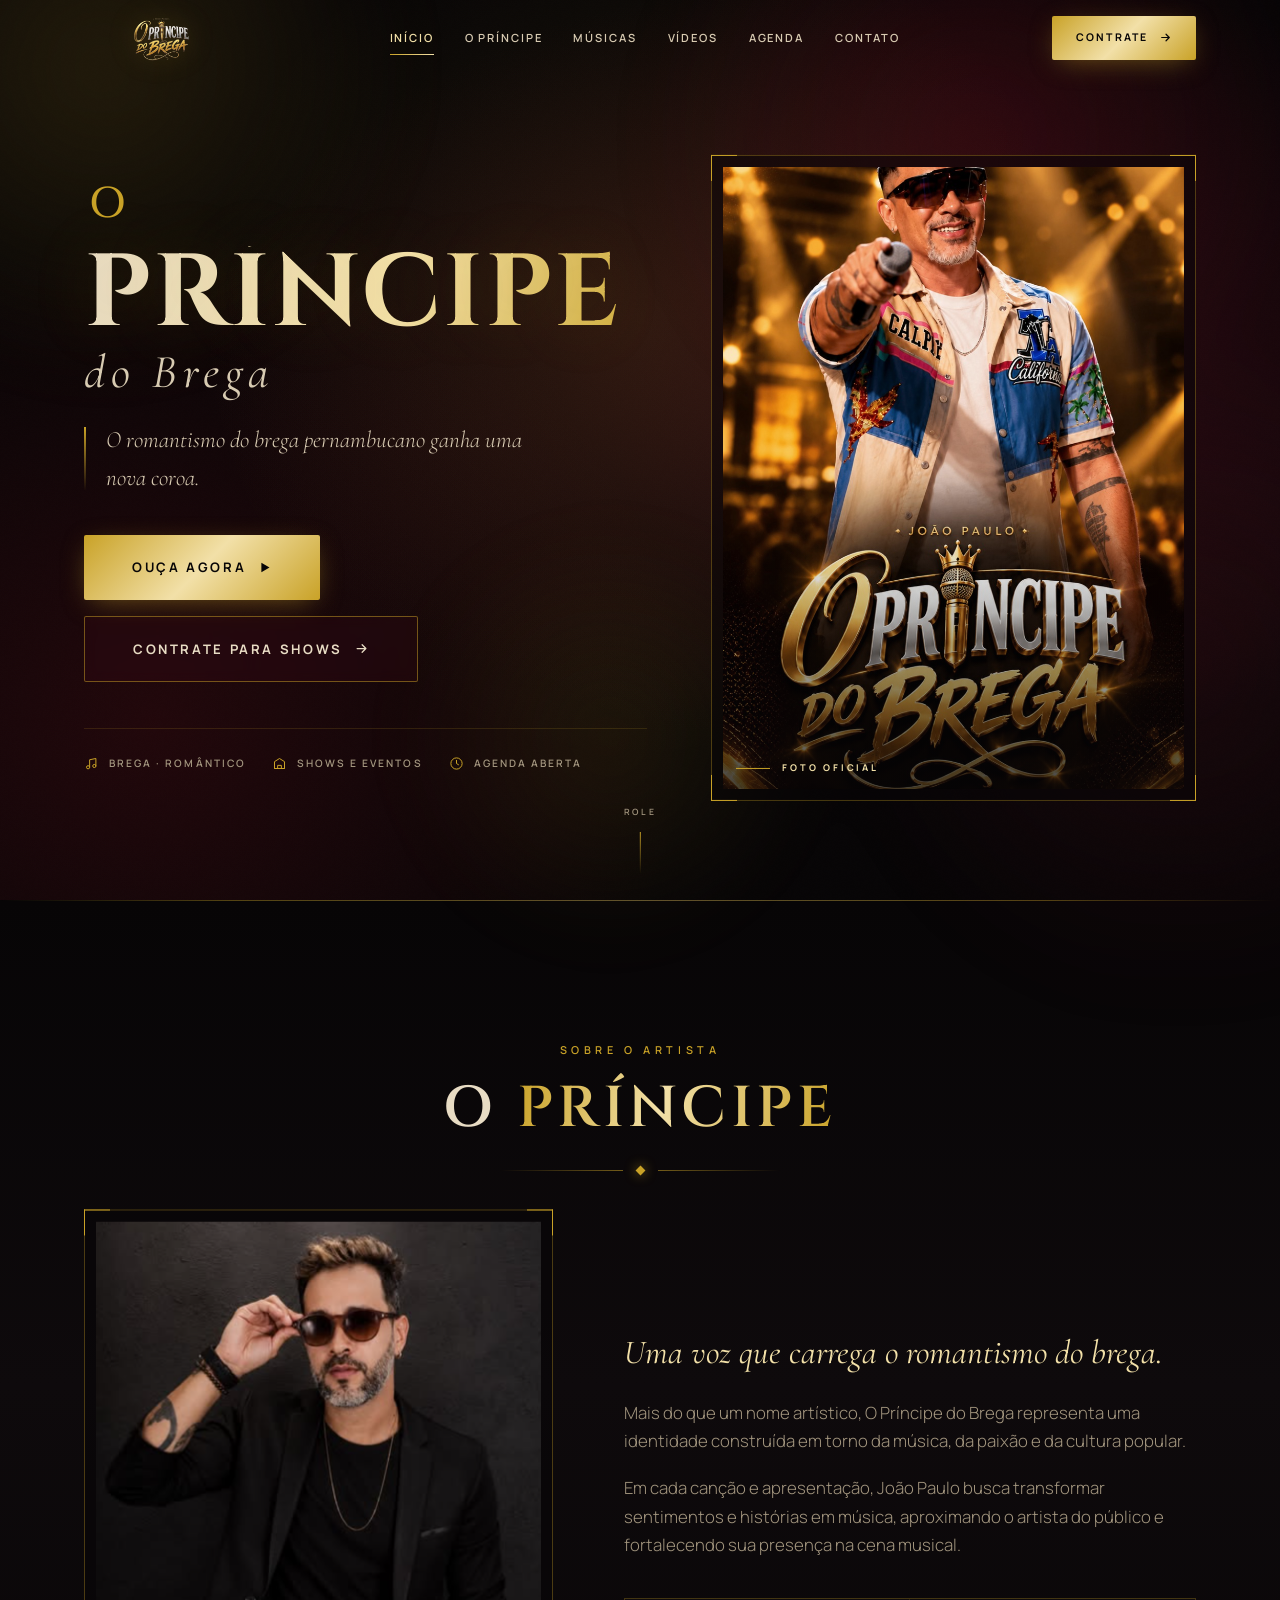
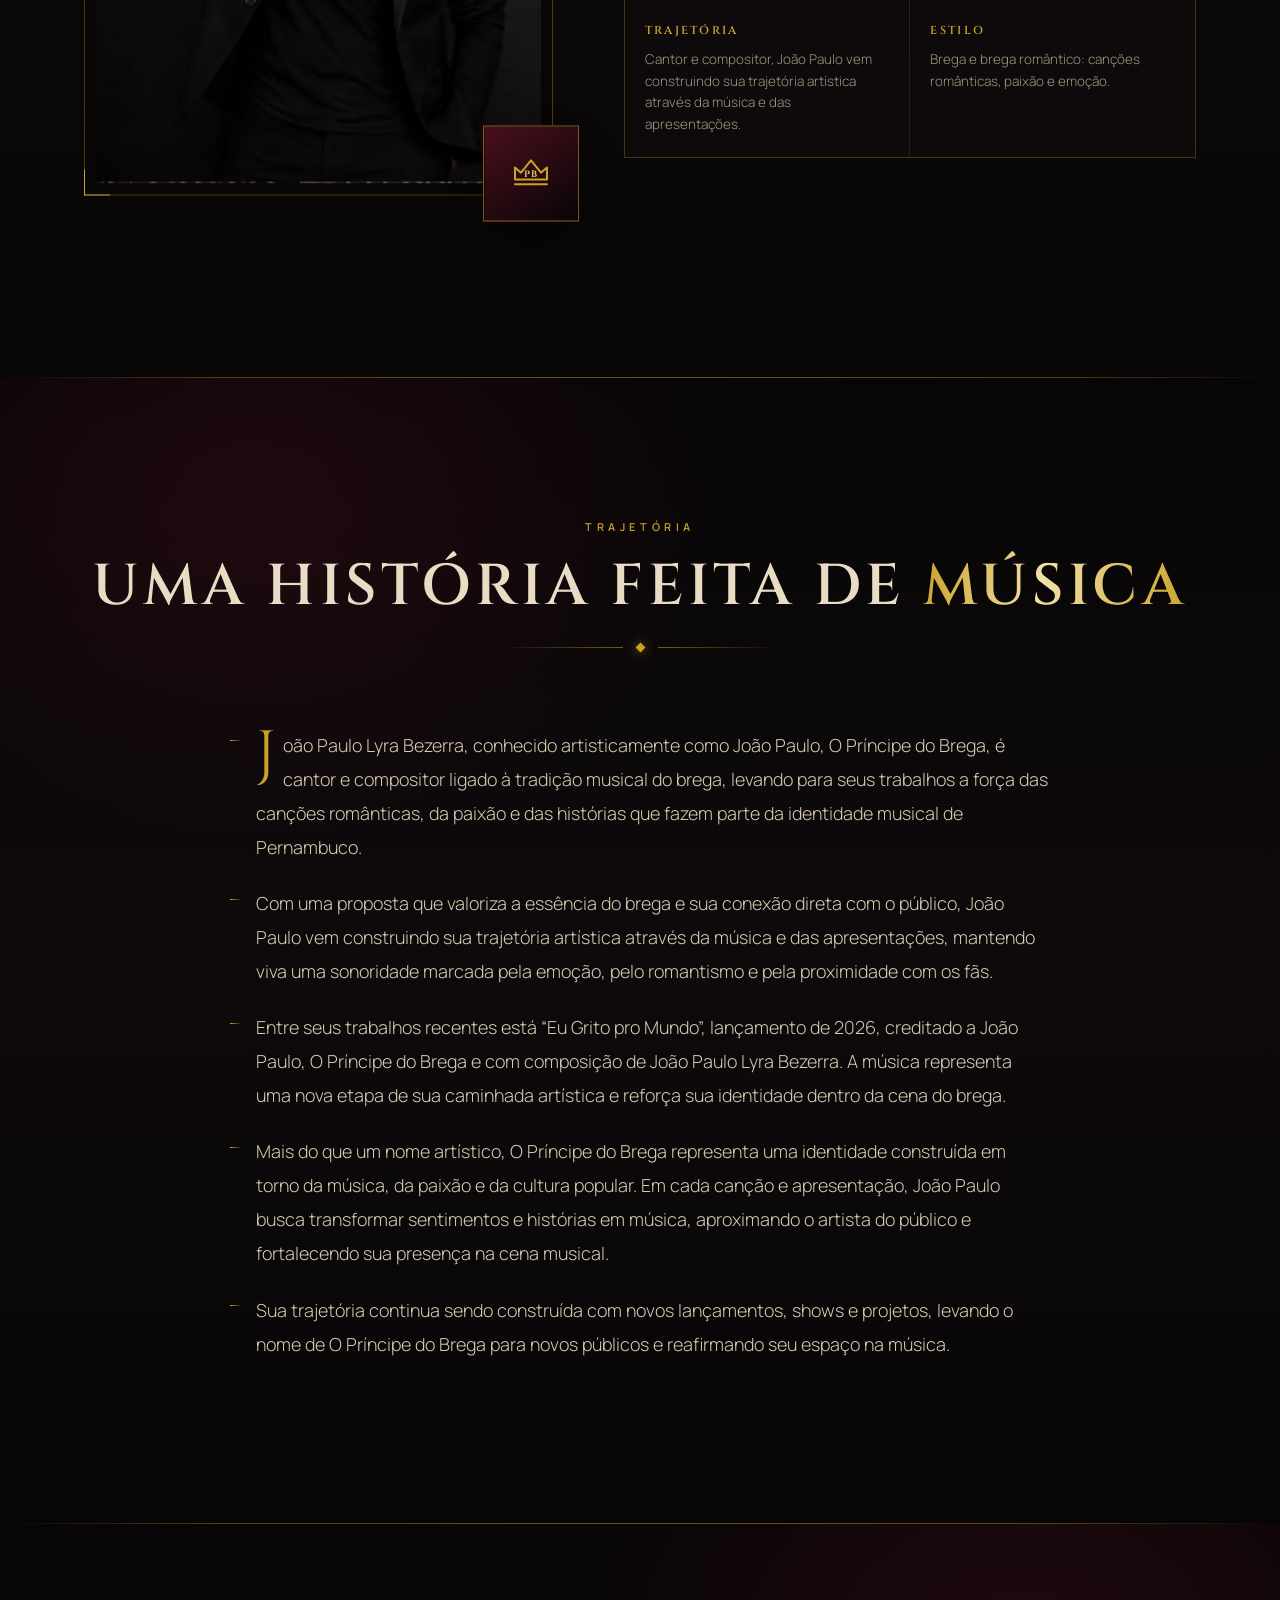
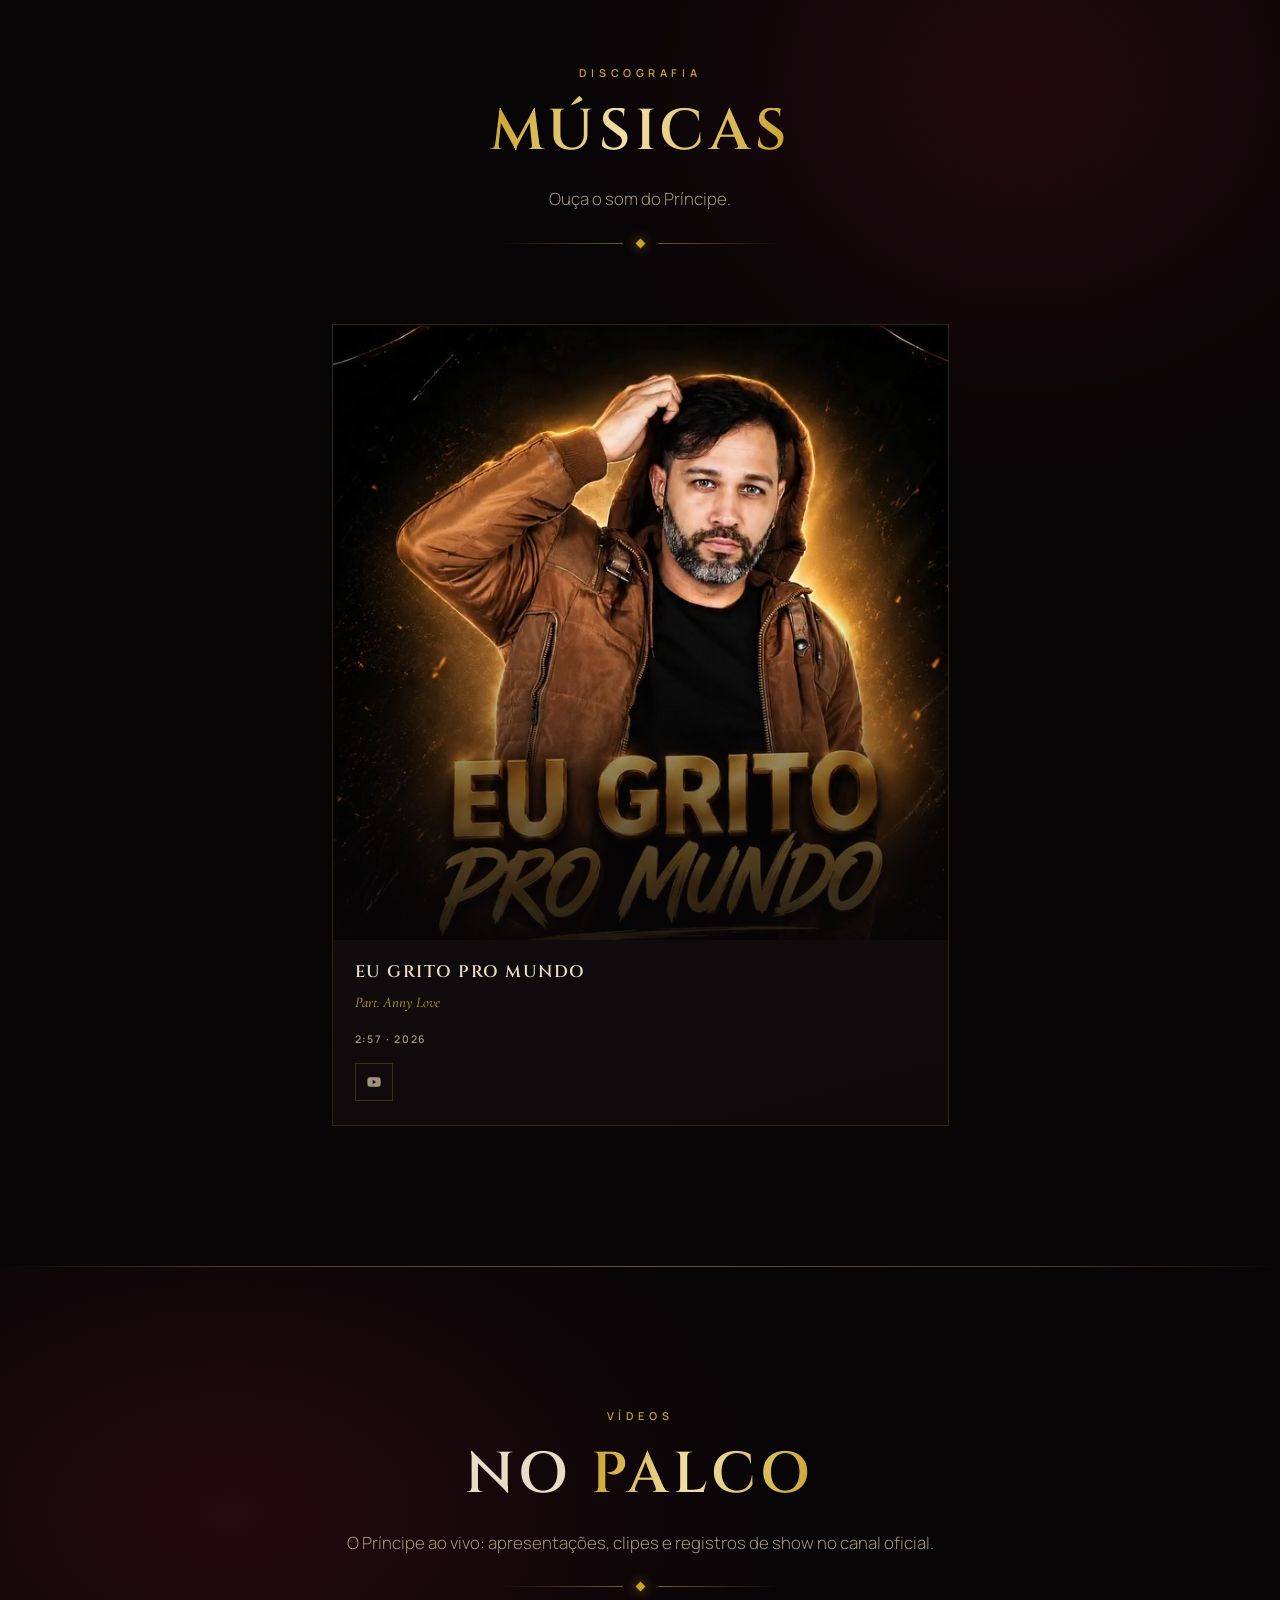
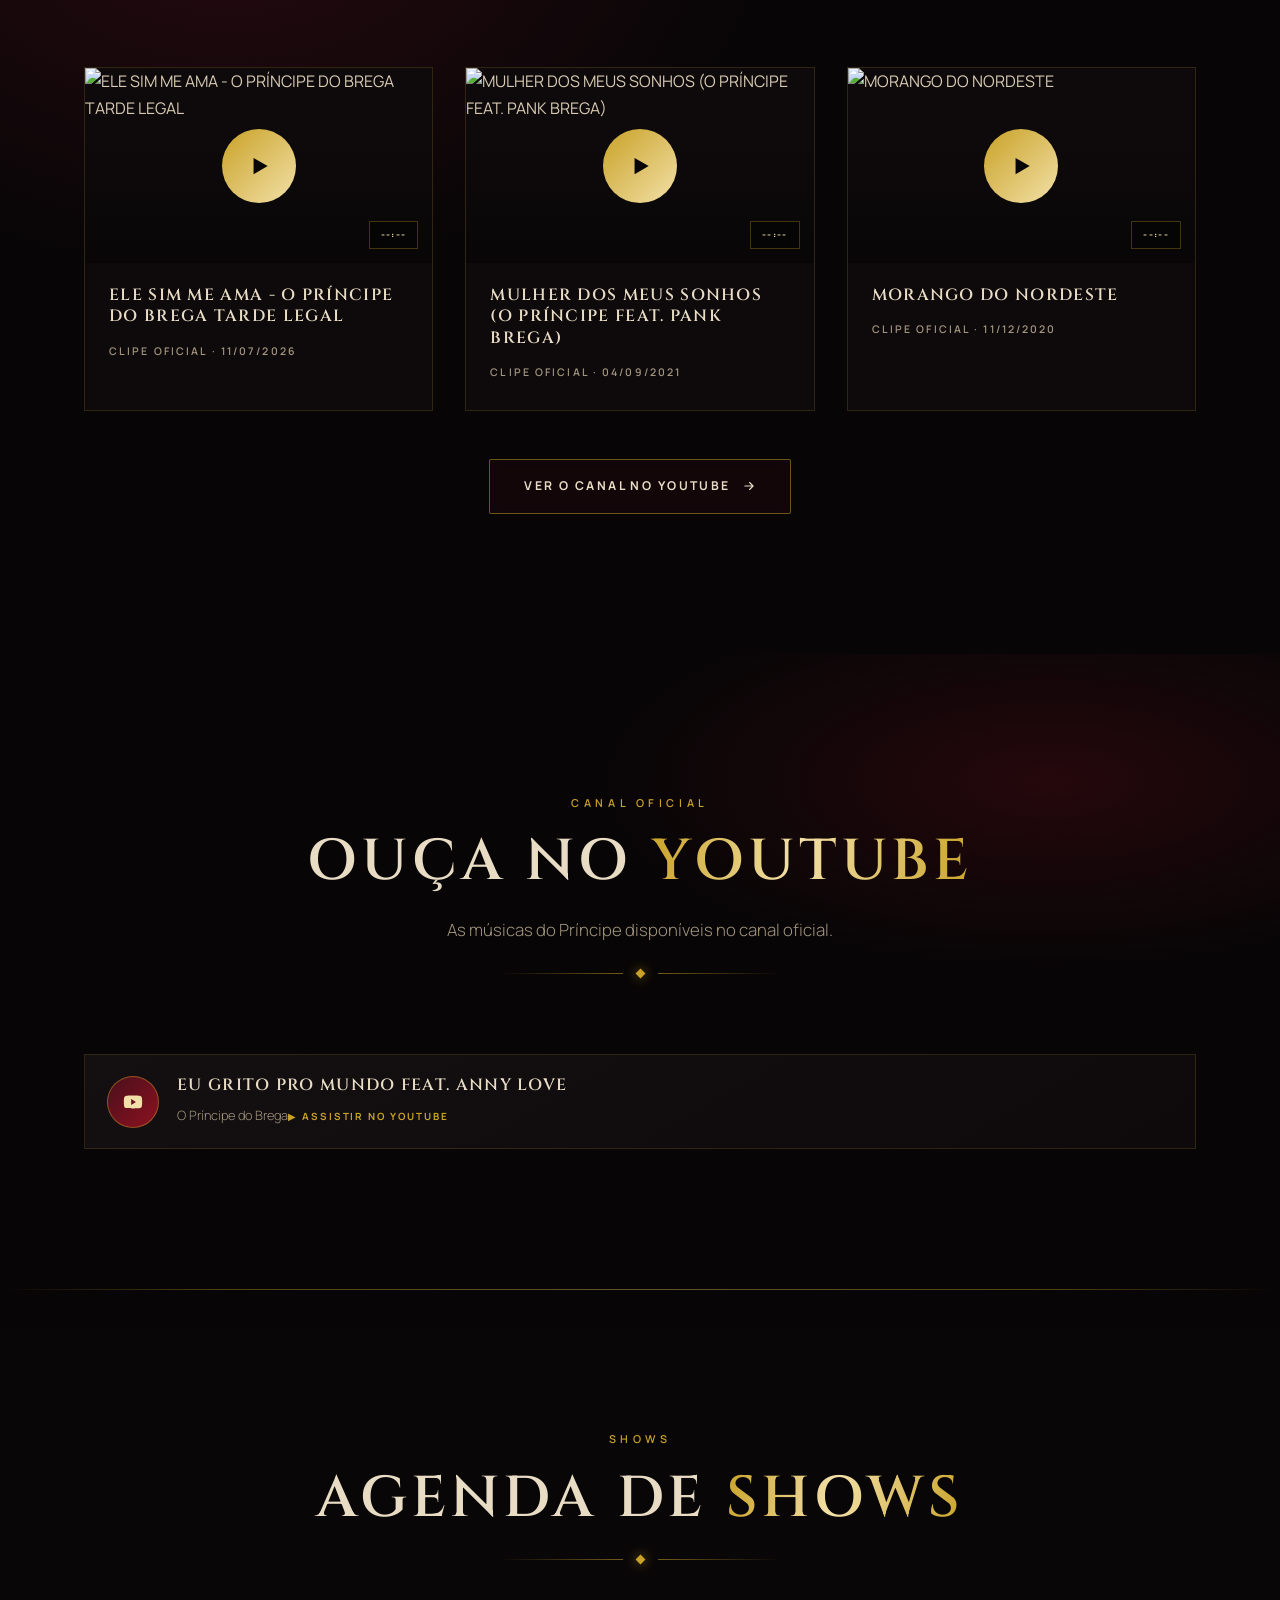
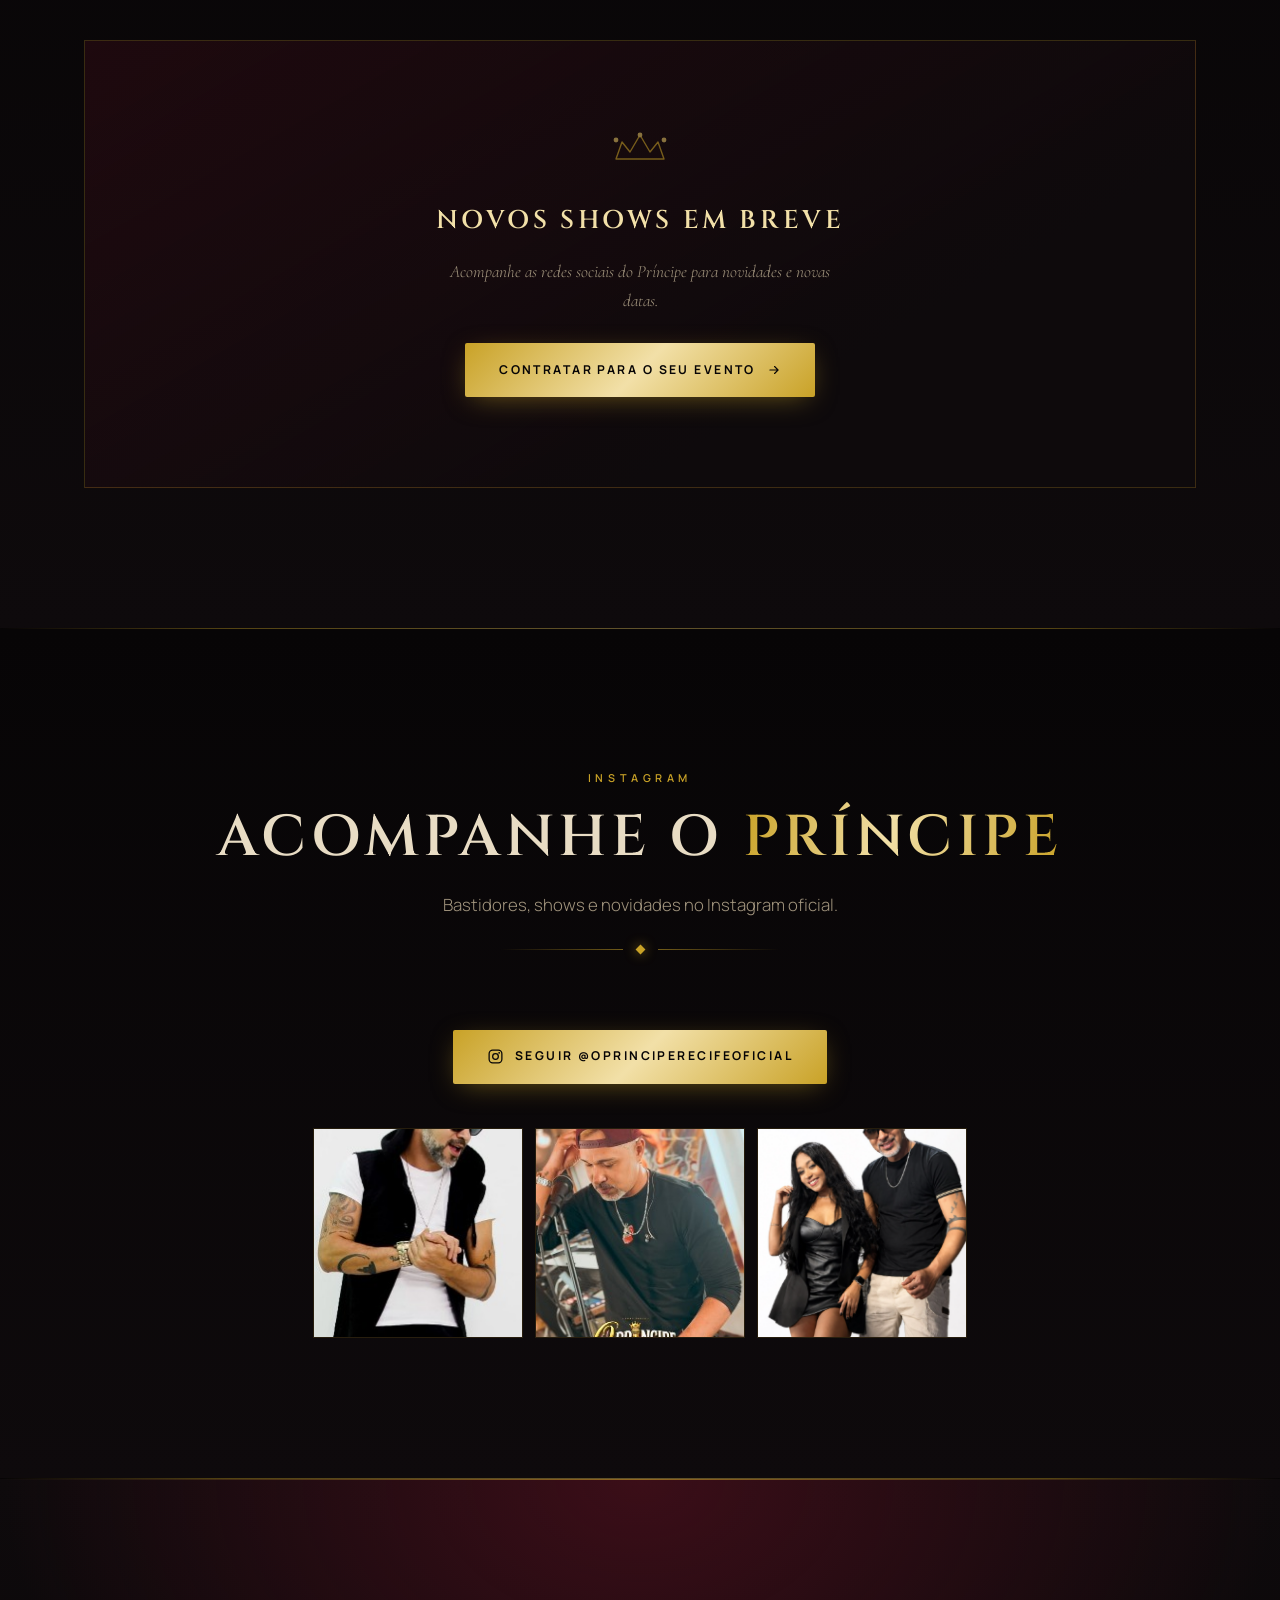
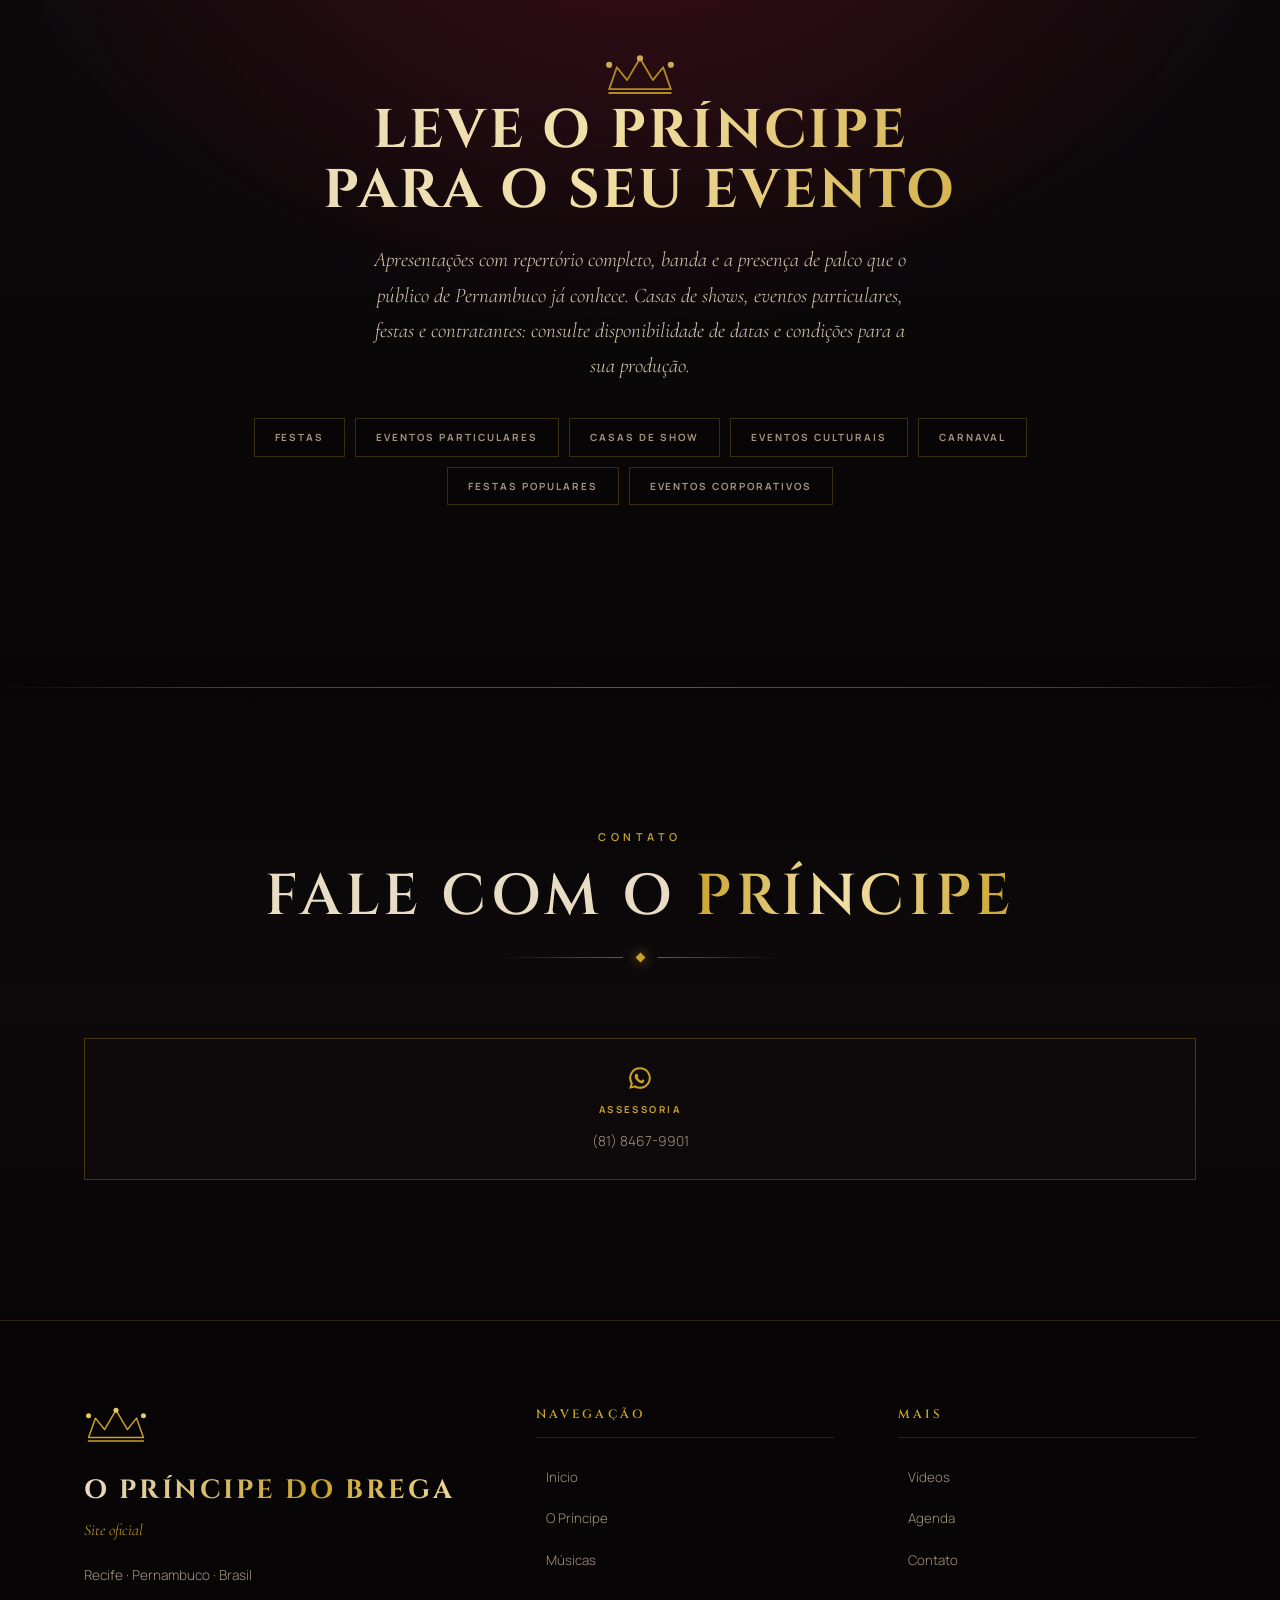
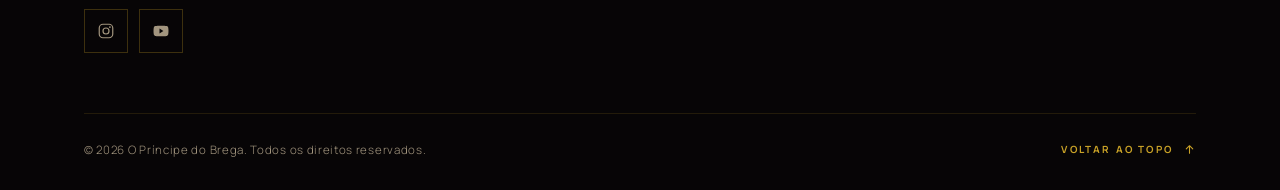
==== index.html @ dcbaebca "Add files via upload" ====
<!DOCTYPE html>
<html lang="pt-BR">
<head>
<meta charset="UTF-8">
<meta name="viewport" content="width=device-width, initial-scale=1.0">
<title>O Príncipe do Brega | Site Oficial</title>
<meta name="description" content="Site oficial de O Príncipe do Brega, cantor de brega de Recife, Pernambuco. Ouça as músicas, assista aos vídeos, veja a agenda de shows e solicite contratação para eventos.">
<meta name="keywords" content="O Príncipe do Brega, Príncipe do Brega Recife, João Paulo O Príncipe do Brega, cantor de brega Recife, brega pernambucano, músicas de brega, shows em Recife, contratação de cantor, Eu Grito pro Mundo">
<meta name="author" content="O Príncipe do Brega">
<meta name="robots" content="index, follow">
<meta name="theme-color" content="#070506">
<link rel="canonical" href="https://oprincipeoficial.com.br/">

<!-- Open Graph -->
<meta property="og:type" content="website">
<meta property="og:site_name" content="O Príncipe do Brega">
<meta property="og:locale" content="pt_BR">
<meta property="og:title" content="O Príncipe do Brega | Site Oficial">
<meta property="og:description" content="Cantor de brega de Recife, Pernambuco. Músicas, vídeos, agenda de shows e contratação.">
<meta property="og:url" content="https://oprincipeoficial.com.br/">
<meta property="og:image" content="https://oprincipeoficial.com.br/img/og.jpg">
<meta property="og:image:alt" content="O Príncipe do Brega">

<!-- Twitter / X Card -->
<meta name="twitter:card" content="summary_large_image">
<meta name="twitter:title" content="O Príncipe do Brega | Site Oficial">
<meta name="twitter:description" content="Cantor de brega de Recife, Pernambuco. Músicas, vídeos, agenda e contratação.">
<meta name="twitter:image" content="https://oprincipeoficial.com.br/img/og.jpg">

<link rel="icon" type="image/svg+xml" href="favicon.svg">
<link rel="apple-touch-icon" href="favicon.svg">
<link rel="preconnect" href="https://fonts.googleapis.com">
<link rel="preconnect" href="https://fonts.gstatic.com" crossorigin>
<link href="https://fonts.googleapis.com/css2?family=Cormorant+Garamond:ital,wght@0,300;0,400;0,500;0,600;0,700;1,300;1,400&family=Cinzel:wght@400;500;600;700&family=Manrope:wght@200;300;400;500;600;700;800&display=swap" rel="stylesheet">
<link rel="stylesheet" href="style.css">

<!-- Dados estruturados Schema.org -->
<script type="application/ld+json">
{
  "@context": "https://schema.org",
  "@type": "MusicGroup",
  "name": "O Príncipe do Brega",
  "alternateName": ["João Paulo O Príncipe De Brega", "João Paulo Lyra Bezerra"],
  "genre": ["Brega", "Brega romântico", "Música popular pernambucana"],
  "url": "https://oprincipeoficial.com.br/",
  "address": {
    "@type": "PostalAddress",
    "addressLocality": "Recife",
    "addressRegion": "PE",
    "addressCountry": "BR"
  },
  "sameAs": [
    "https://www.instagram.com/oprinciperecifeoficial/",
    "https://www.youtube.com/@oprincipeoficialrecife"
  ],
  "track": {
    "@type": "MusicRecording",
    "name": "Eu Grito pro Mundo",
    "byArtist": { "@type": "MusicGroup", "name": "João Paulo O Príncipe De Brega" },
    "duration": "PT2M57S",
    "datePublished": "2026-08-22"
  }
}
</script>
</head>
<body>

<!-- ============ NAVEGAÇÃO ============ -->
<header class="nav" id="nav">
 <div class="nav-in">
    <a href="#inicio" class="marca" aria-label="O Príncipe do Brega, início">
      <img class="logo-principe" src="logo/logo.png" alt="O Príncipe do Brega" />
    </a>

    <nav class="menu" id="menu" aria-label="Navegação principal">
      <a href="#inicio" class="ativo">Início</a>
      <a href="#principe">O Príncipe</a>
      <a href="#musicas">Músicas</a>
      <a href="#videos">Vídeos</a>
      <a href="#agenda">Agenda</a>
      <a href="#contato">Contato</a>
    </nav>

    <a href="#contratacao" class="btn btn-ouro nav-cta">
      Contrate
      <svg width="13" height="13" viewBox="0 0 24 24" fill="none" aria-hidden="true"><path d="M5 12h14M13 6l6 6-6 6" stroke="currentColor" stroke-width="2.2" stroke-linecap="round" stroke-linejoin="round"/></svg>
    </a>

    <button class="burger" id="burger" aria-label="Abrir menu" aria-expanded="false" aria-controls="mobile">
      <span></span>
    </button>
 </div>
</header>

<!-- Menu mobile -->
<div class="mobile" id="mobile">
 <svg class="coroa-bg" viewBox="0 0 200 120" fill="none" aria-hidden="true">
    <path d="M20 78l24-40 26 30 30-48 30 48 26-30 24 40H20z" stroke="#C9A227" stroke-width="2"/>
 </svg>
 <a href="#inicio">Início</a>
 <a href="#principe">O Príncipe</a>
 <a href="#musicas">Músicas</a>
 <a href="#videos">Vídeos</a>
 <a href="#agenda">Agenda</a>
 <a href="#contato">Contato</a>
 <a href="#contratacao" class="btn btn-ouro">Contrate o Príncipe</a>
</div>

<main>

<!-- ============ HERO ============ -->
<section class="hero" id="inicio">
 <div class="wrap">
    <div class="hero-grid">

      <div class="hero-txt">
        <h1>
          <span class="l1">O</span>
          <span class="l2">Príncipe</span>
          <span class="l3">do Brega</span>
        </h1>

        <p class="hero-frase" id="heroFrase">O romantismo do brega pernambucano ganha uma nova coroa.</p>

        <div class="hero-botoes">
          <a href="#musicas" class="btn btn-ouro btn-grande">
            Ouça agora
            <svg width="15" height="15" viewBox="0 0 24 24" fill="currentColor" aria-hidden="true"><path d="M7 4.5l13 7.5-13 7.5V4.5z"/></svg>
          </a>
          <a href="#contratacao" class="btn btn-linha btn-grande">
            Contrate para shows
            <svg width="15" height="15" viewBox="0 0 24 24" fill="none" aria-hidden="true"><path d="M5 12h14M13 6l6 6-6 6" stroke="currentColor" stroke-width="2" stroke-linecap="round" stroke-linejoin="round"/></svg>
          </a>
        </div>

        <div class="hero-rodape">
          <span class="item">
            <svg width="15" height="15" viewBox="0 0 24 24" fill="none" aria-hidden="true"><path d="M9 18V6l10-2v12" stroke="currentColor" stroke-width="1.6" stroke-linecap="round" stroke-linejoin="round"/><circle cx="6.5" cy="18" r="2.5" stroke="currentColor" stroke-width="1.6"/><circle cx="16.5" cy="16" r="2.5" stroke="currentColor" stroke-width="1.6"/></svg>
            <span>Brega · Romântico</span>
          </span>
          <span class="item">
            <svg width="15" height="15" viewBox="0 0 24 24" fill="none" aria-hidden="true"><path d="M4 20V9l8-5 8 5v11" stroke="currentColor" stroke-width="1.6" stroke-linejoin="round"/><path d="M4 20h16M9 20v-5h6v5" stroke="currentColor" stroke-width="1.6" stroke-linecap="round" stroke-linejoin="round"/></svg>
            <span>Shows e Eventos</span>
          </span>
          <span class="item">
            <svg width="15" height="15" viewBox="0 0 24 24" fill="none" aria-hidden="true"><circle cx="12" cy="12" r="9" stroke="currentColor" stroke-width="1.6"/><path d="M12 7v5l3.2 2" stroke="currentColor" stroke-width="1.6" stroke-linecap="round"/></svg>
            <span>Agenda Aberta</span>
          </span>
        </div>
      </div>

      <div class="hero-foto" data-parallax="0.055">
        <div class="moldura">
          <i class="canto c1"></i><i class="canto c2"></i><i class="canto c3"></i><i class="canto c4"></i>
          <div class="ph" id="heroFoto">
            <div class="ph-txt">
              <svg width="44" height="44" viewBox="0 0 24 24" fill="none" aria-hidden="true">
                <rect x="3" y="6" width="18" height="14" rx="1" stroke="currentColor" stroke-width="1.3"/>
                <circle cx="12" cy="13" r="3.6" stroke="currentColor" stroke-width="1.3"/>
                <path d="M8.5 6l1.4-2h4.2l1.4 2" stroke="currentColor" stroke-width="1.3" stroke-linejoin="round"/>
              </svg>
              Foto principal do artista<br>corpo inteiro ou palco<br><b>[substituir em config.js]</b>
            </div>
          </div>
          <div class="foto-tag">
            <span class="barra"></span>
            <span>Foto Oficial</span>
          </div>
        </div>
      </div>

    </div>
 </div>

 <div class="scroll-ind">
    <span>Role</span>
    <i></i>
 </div>
</section>

<hr class="linha-ouro">

<!-- ============ O PRÍNCIPE ============ -->
<section class="secao sobre" id="principe">
 <div class="wrap">

    <div class="cab rev">
      <span class="olho">Sobre o artista</span>
      <h2>O <em>Príncipe</em></h2>
      <div class="orn"><i></i><span></span><i></i></div>
    </div>

    <div class="sobre-grid">

      <div class="sobre-foto rev" data-parallax="0.04">
        <div class="moldura">
          <i class="canto c1"></i><i class="canto c2"></i><i class="canto c3"></i><i class="canto c4"></i>
          <div class="ph" id="sobreFoto">
            <div class="ph-txt">
              <svg width="40" height="40" viewBox="0 0 24 24" fill="none" aria-hidden="true">
                <circle cx="12" cy="8.4" r="4" stroke="currentColor" stroke-width="1.3"/>
                <path d="M4.5 20c.6-4.2 3.8-6.4 7.5-6.4s6.9 2.2 7.5 6.4" stroke="currentColor" stroke-width="1.3" stroke-linecap="round"/>
              </svg>
              Fotografia secundária<br>retrato do artista<br><b>[substituir em config.js]</b>
            </div>
          </div>
        </div>
        <span class="monograma" aria-hidden="true">
          <svg width="48" height="48" viewBox="0 0 24 24" fill="none">
            <path d="M4 9l3 2.6L12 5.4l5 6.2L20 9v6H4V9z" stroke="#C9A227" stroke-width="1" stroke-linejoin="round"/>
            <path d="M4 17.4h16" stroke="#C9A227" stroke-width="1" stroke-linecap="round"/>
            <text x="12" y="13.6" text-anchor="middle" font-family="Cinzel, serif" font-size="4.6" font-weight="700" fill="#E7C766" letter-spacing=".4">PB</text>
          </svg>
        </span>
      </div>

      <div class="sobre-txt rev-d2">
        <h3 id="sobreSubtitulo">Uma voz que carrega o romantismo do brega.</h3>
        <div id="sobreParagrafos"></div>
        <div class="sobre-topicos" id="sobreTopicos"></div>
      </div>

    </div>
 </div>
</section>

<hr class="linha-ouro">

<!-- ============ TRAJETÓRIA / BIOGRAFIA ============ -->
<section class="secao bio" id="trajetoria">
 <div class="wrap">

    <div class="cab rev">
      <span class="olho">Trajetória</span>
      <h2>Uma história feita de <em>música</em></h2>
      <div class="orn"><i></i><span></span><i></i></div>
    </div>

    <div class="bio-txt rev" id="bioParagrafos"></div>

 </div>
</section>

<hr class="linha-ouro">

<!-- ============ MÚSICAS ============ -->
<section class="secao musicas" id="musicas">
 <div class="wrap">

    <div class="cab rev">
      <span class="olho">Discografia</span>
      <h2><em>Músicas</em></h2>
      <p>Ouça o som do Príncipe.</p>
      <div class="orn"><i></i><span></span><i></i></div>
    </div>

    <!-- Conteúdo gerado a partir de config.js -->
    <div id="musicasConteudo"></div>

 </div>
</section>

<hr class="linha-ouro">

<!-- ============ VÍDEOS ============ -->
<section class="secao videos" id="videos">
 <div class="wrap">

    <div class="cab rev">
      <span class="olho">Vídeos</span>
      <h2>No <em>Palco</em></h2>
      <p>O Príncipe ao vivo: apresentações, clipes e registros de show no canal oficial.</p>
      <div class="orn"><i></i><span></span><i></i></div>
    </div>

    <!-- Conteúdo gerado a partir de config.js (VIDEOS) -->
    <div class="grid-videos" id="videosConteudo"></div>

    <p class="cta-canal rev">
      <a href="https://www.youtube.com/@oprincipeoficialrecife" class="btn btn-linha" target="_blank" rel="noopener">
        Ver o canal no YouTube
        <svg width="14" height="14" viewBox="0 0 24 24" fill="none" aria-hidden="true"><path d="M5 12h14M13 6l6 6-6 6" stroke="currentColor" stroke-width="2" stroke-linecap="round" stroke-linejoin="round"/></svg>
      </a>
    </p>

 </div>
</section>

<!-- ============ OUÇA NO YOUTUBE ============ -->
<section class="secao youtube-musicas" id="youtube-musicas">
 <div class="wrap">

    <div class="cab rev">
      <span class="olho">Canal oficial</span>
      <h2>Ouça no <em>YouTube</em></h2>
      <p>As músicas do Príncipe disponíveis no canal oficial.</p>
      <div class="orn"><i></i><span></span><i></i></div>
    </div>

    <div class="grid-yt rev" id="ytMusicasConteudo"></div>

 </div>
</section>

<hr class="linha-ouro">

<!-- ============ AGENDA ============ -->
<section class="secao agenda" id="agenda">
 <div class="wrap">

    <div class="cab rev">
      <span class="olho">Shows</span>
      <h2>Agenda de <em>shows</em></h2>
      <div class="orn"><i></i><span></span><i></i></div>
    </div>

    <!-- Conteúdo gerado a partir de config.js (AGENDA) -->
    <div id="agendaConteudo"></div>

 </div>
</section>

<hr class="linha-ouro">

<!-- ============ INSTAGRAM ============ -->
<section class="secao instagram" id="instagram">
 <div class="wrap">

    <div class="cab rev">
      <span class="olho">Instagram</span>
      <h2>Acompanhe o <em>Príncipe</em></h2>
      <p>Bastidores, shows e novidades no Instagram oficial.</p>
      <div class="orn"><i></i><span></span><i></i></div>
    </div>

    <div class="ig-box rev">
      <a href="https://www.instagram.com/oprinciperecifeoficial/" class="btn btn-ouro" target="_blank" rel="noopener">
        <svg width="17" height="17" viewBox="0 0 24 24" fill="none" aria-hidden="true"><rect x="3" y="3" width="18" height="18" rx="5" stroke="currentColor" stroke-width="1.8"/><circle cx="12" cy="12" r="4" stroke="currentColor" stroke-width="1.8"/><circle cx="17.2" cy="6.8" r="1.3" fill="currentColor"/></svg>
        Seguir @oprinciperecifeoficial
      </a>

      <!-- Grade para feed de fotos/reels. Preencha FOTOS_IG em config.js -->
      <div class="grid-ig" id="igFeed"></div>
    </div>

 </div>
</section>

<hr class="linha-ouro">

<!-- ============ CONTRATAÇÃO ============ -->
<section class="secao contrate" id="contratacao">
 <div class="wrap">
    <div class="contrate-in">

      <svg class="coroa-grande rev" width="72" height="44" viewBox="0 0 56 34" fill="none" aria-hidden="true">
        <path d="M4 28l6-17 8 10 10-17 10 17 8-10 6 17H4z" stroke="#C9A227" stroke-width="1.4" stroke-linejoin="round"/>
        <path d="M4 31h48" stroke="#C9A227" stroke-width="1.4" stroke-linecap="round"/>
        <circle cx="4" cy="9" r="2.4" fill="#E7C766"/>
        <circle cx="28" cy="4" r="2.4" fill="#E7C766"/>
        <circle cx="52" cy="9" r="2.4" fill="#E7C766"/>
      </svg>

      <h2 class="rev-d1">Leve o Príncipe<br>para o seu evento</h2>

      <p class="rev-d2">
        Apresentações com repertório completo, banda e a presença de palco que o
        público de Pernambuco já conhece. Casas de shows, eventos particulares,
        festas e contratantes: consulte disponibilidade de datas e condições para
        a sua produção.
      </p>

      <div class="tipos rev-d3">
        <span class="tipo">Festas</span>
        <span class="tipo">Eventos particulares</span>
        <span class="tipo">Casas de show</span>
        <span class="tipo">Eventos culturais</span>
        <span class="tipo">Carnaval</span>
        <span class="tipo">Festas populares</span>
        <span class="tipo">Eventos corporativos</span>
      </div>

    </div>
 </div>
</section>

<hr class="linha-ouro">

<!-- ============ CONTATO ============ -->
<section class="secao contato-sec" id="contato">
 <div class="wrap">

    <div class="cab rev">
      <span class="olho">Contato</span>
      <h2>Fale com o <em>Príncipe</em></h2>
      <div class="orn"><i></i><span></span><i></i></div>
    </div>

    <!-- Conteúdo gerado a partir de config.js (contatos) -->
    <div class="contatos rev" id="contatoConteudo"></div>

 </div>
</section>

</main>

<!-- ============ RODAPÉ ============ -->
<footer class="rodape">
 <div class="wrap">

    <div class="rodape-grid">

      <div class="rodape-marca">
        <svg class="selo-grande" width="64" height="40" viewBox="0 0 56 34" fill="none" aria-hidden="true">
          <path d="M4 28l6-17 8 10 10-17 10 17 8-10 6 17H4z" stroke="#C9A227" stroke-width="1.3" stroke-linejoin="round"/>
          <path d="M4 31h48" stroke="#C9A227" stroke-width="1.3" stroke-linecap="round"/>
          <circle cx="4" cy="9" r="2.2" fill="#E7C766"/>
          <circle cx="28" cy="4" r="2.2" fill="#E7C766"/>
          <circle cx="52" cy="9" r="2.2" fill="#E7C766"/>
        </svg>
        <h3>O Príncipe do Brega</h3>
        <p class="oficial">Site oficial</p>
        <p>Recife · Pernambuco · Brasil</p>

        <div class="rodape-sociais">
          <a href="https://www.instagram.com/oprinciperecifeoficial/" class="soc" target="_blank" rel="noopener" aria-label="Instagram">
            <svg width="18" height="18" viewBox="0 0 24 24" fill="none" aria-hidden="true"><rect x="3" y="3" width="18" height="18" rx="5" stroke="currentColor" stroke-width="1.6"/><circle cx="12" cy="12" r="4" stroke="currentColor" stroke-width="1.6"/><circle cx="17.2" cy="6.8" r="1.2" fill="currentColor"/></svg>
          </a>
          <a href="https://www.youtube.com/@oprincipeoficialrecife" class="soc" target="_blank" rel="noopener" aria-label="YouTube">
            <svg width="18" height="18" viewBox="0 0 24 24" fill="currentColor" aria-hidden="true"><path d="M21.6 7.2a2.5 2.5 0 00-1.76-1.77C18.25 5 12 5 12 5s-6.25 0-7.84.43A2.5 2.5 0 002.4 7.2 26 26 0 002 12a26 26 0 00.4 4.8 2.5 2.5 0 001.76 1.77C5.75 19 12 19 12 19s6.25 0 7.84-.43a2.5 2.5 0 001.76-1.77A26 26 0 0022 12a26 26 0 00-.4-4.8zM10 15.2V8.8l5.2 3.2-5.2 3.2z"/></svg>
          </a>
        </div>
      </div>

      <div class="rodape-col">
        <h4>Navegação</h4>
        <ul>
          <li><a href="#inicio">Início</a></li>
          <li><a href="#principe">O Príncipe</a></li>
          <li><a href="#musicas">Músicas</a></li>
        </ul>
      </div>

      <div class="rodape-col">
        <h4>Mais</h4>
        <ul>
          <li><a href="#videos">Vídeos</a></li>
          <li><a href="#agenda">Agenda</a></li>
          <li><a href="#contato">Contato</a></li>
        </ul>
      </div>

    </div>

    <div class="rodape-base">
      <p>© <span id="ano">2026</span> O Príncipe do Brega. Todos os direitos reservados.</p>
      <a href="#inicio" class="topo">
        Voltar ao topo
        <svg width="13" height="13" viewBox="0 0 24 24" fill="none" aria-hidden="true"><path d="M12 19V5M6 11l6-6 6 6" stroke="currentColor" stroke-width="2" stroke-linecap="round" stroke-linejoin="round"/></svg>
      </a>
    </div>

 </div>
</footer>

<!-- Botão flutuante -->
<a href="#contratacao" class="flutua-zap" id="flutuaZap" aria-label="Contrate o Príncipe">
 <svg width="26" height="26" viewBox="0 0 24 24" fill="currentColor" aria-hidden="true"><path d="M12 2a10 10 0 00-8.6 15.1L2 22l5-1.3A10 10 0 1012 2zm0 18.1a8.1 8.1 0 01-4.1-1.1l-.3-.2-3 .8.8-2.9-.2-.3A8.1 8.1 0 1112 20.1zm4.5-6c-.2-.1-1.4-.7-1.6-.8-.2-.1-.4-.1-.5.1l-.8 1c-.1.2-.3.2-.5.1a6.6 6.6 0 01-3.2-2.8c-.1-.2 0-.4.1-.5l.4-.5c.1-.2.1-.3 0-.5l-.7-1.7c-.2-.4-.4-.4-.5-.4h-.5a1 1 0 00-.7.3c-.3.3-.9.9-.9 2.1s.9 2.5 1 2.6a9.3 9.3 0 003.6 3.2c1.5.6 1.8.5 2.2.5s1.4-.6 1.6-1.1c.2-.6.2-1 .1-1.1z"/></svg>
</a>

<!-- ============ LIGHTBOX ============ -->
<div class="lightbox" id="lightbox" role="dialog" aria-modal="true" aria-label="Visualização ampliada">
 <div class="lb-caixa">
    <button class="lb-fechar" id="lbFechar" aria-label="Fechar">
      <svg width="20" height="20" viewBox="0 0 24 24" fill="none" aria-hidden="true"><path d="M6 6l12 12M18 6L6 18" stroke="currentColor" stroke-width="1.8" stroke-linecap="round"/></svg>
    </button>
    <button class="lb-nav lb-prev" id="lbPrev" aria-label="Anterior">
      <svg width="20" height="20" viewBox="0 0 24 24" fill="none" aria-hidden="true"><path d="M15 5l-7 7 7 7" stroke="currentColor" stroke-width="1.8" stroke-linecap="round" stroke-linejoin="round"/></svg>
    </button>
    <button class="lb-nav lb-next" id="lbNext" aria-label="Próxima">
      <svg width="20" height="20" viewBox="0 0 24 24" fill="none" aria-hidden="true"><path d="M9 5l7 7-7 7" stroke="currentColor" stroke-width="1.8" stroke-linecap="round" stroke-linejoin="round"/></svg>
    </button>
    <div class="lb-media" id="lbConteudo">
      <div class="ph"><div class="ph-txt">Imagem ampliada</div></div>
    </div>
    <p class="lb-legenda" id="lbLegenda">Momento</p>
 </div>
</div>

<script src="config.js"></script>
<script src="script.js"></script>

</body>
</html>
---- style.css ----
/* ============================================
        O PRÍNCIPE DO BREGA: SITE OFICIAL
        ============================================ */

      :root{
        /* Paleta */
        --preto:#08060700;
        --preto-profundo:#070506;
        --preto-carvao:#0E0A0C;
        --preto-suave:#141012;
        --vinho:#4A0F1C;
        --vinho-claro:#6B1626;
        --bordo:#38101A;
        --vermelho-escuro:#8C1220;
        --dourado:#C9A227;
        --dourado-claro:#E7C766;
        --dourado-palido:#F2E0A8;
        --champagne:#E8DCC4;
        --creme:#D8CBB2;
        --creme-fosco:#A2957E;

        /* Tipografia */
        --serif:'Cinzel', Georgia, serif;
        --display:'Cormorant Garamond', Georgia, serif;
        --sans:'Manrope', system-ui, -apple-system, 'Segoe UI', sans-serif;

        /* Métricas */
        --max:1240px;
        --pad:clamp(20px, 5vw, 64px);
        --r:2px;
        --ease:cubic-bezier(.22,.61,.36,1);
        --nav-h:76px;
      }

      *,*::before,*::after{box-sizing:border-box;margin:0;padding:0}

      html{scroll-behavior:smooth;scroll-padding-top:var(--nav-h);-webkit-text-size-adjust:100%}

      body{
        position:relative;
        background:var(--preto-profundo);
        color:var(--creme);
        font-family:var(--sans);
        font-size:16px;
        line-height:1.7;
        overflow-x:hidden;
        -webkit-font-smoothing:antialiased;
        text-rendering:optimizeLegibility;
        isolation:isolate;
      }

      body::before{
        content:'';
        position:fixed;
        inset:0;
        pointer-events:none;
        z-index:1;
        opacity:.035;
        background-image:url("data:image/svg+xml,%3Csvg xmlns='http://www.w3.org/2000/svg' width='120' height='120'%3E%3Cfilter id='n'%3E%3CfeTurbulence type='fractalNoise' baseFrequency='.85' numOctaves='3'/%3E%3C/filter%3E%3Crect width='120' height='120' filter='url(%23n)' opacity='.6'/%3E%3C/svg%3E");
        mix-blend-mode:overlay;
      }

      body::after{
        content:'';
        position:fixed;
        inset:-18% -10% -10%;
        pointer-events:none;
        z-index:0;
        background:
          radial-gradient(circle at 15% 20%, rgba(201, 162, 39, 0.14), transparent 20%),
          radial-gradient(circle at 72% 26%, rgba(140, 18, 32, 0.22), transparent 24%),
          radial-gradient(circle at 48% 78%, rgba(201, 162, 39, 0.10), transparent 18%),
          radial-gradient(circle at 85% 72%, rgba(107, 22, 38, 0.18), transparent 22%);
        filter:blur(32px);
        animation:fundoMovimento 18s ease-in-out infinite alternate;
      }

      @keyframes fundoMovimento{
        0%{transform:translate3d(-2%, 2%, 0) scale(1)}
        50%{transform:translate3d(2%, -3%, 0) scale(1.08)}
        100%{transform:translate3d(-1.5%, 3%, 0) scale(1.04)}
      }

      img{max-width:100%;display:block;height:auto}
      a{color:inherit;text-decoration:none}
      button{font-family:inherit;border:none;background:none;cursor:pointer;color:inherit}
      ul{list-style:none}

      ::selection{background:var(--dourado);color:var(--preto-profundo)}

      /* Scrollbar */
      ::-webkit-scrollbar{width:10px}
      ::-webkit-scrollbar-track{background:var(--preto-profundo)}
      ::-webkit-scrollbar-thumb{background:linear-gradient(var(--vinho),var(--dourado));border-radius:0}
      ::-webkit-scrollbar-thumb:hover{background:var(--dourado)}

      /* ============ UTILITÁRIOS ============ */
      .wrap{max-width:var(--max);margin-inline:auto;padding-inline:var(--pad);position:relative;z-index:2}

      .secao{padding:clamp(72px,11vw,140px) 0;position:relative}

      .linha-ouro{
        height:1px;border:0;
        background:linear-gradient(90deg,transparent,var(--dourado) 18%,var(--dourado-claro) 50%,var(--dourado) 82%,transparent);
        opacity:.4;margin:0
      }

      /* Cabeçalho de seção */
      .cab{text-align:center;margin-bottom:clamp(44px,6vw,80px)}
      .cab .olho{
        font-family:var(--sans);
        font-size:.68rem;font-weight:600;letter-spacing:.42em;text-transform:uppercase;
        color:var(--dourado);display:block;margin-bottom:18px
      }
      .cab h2{
        font-family:var(--serif);
        font-size:clamp(2rem,5.6vw,3.6rem);
        font-weight:600;letter-spacing:.08em;text-transform:uppercase;
        color:var(--champagne);line-height:1.1
      }
      .cab h2 em{
        font-style:normal;
        background:linear-gradient(100deg,var(--dourado) 0%,var(--dourado-palido) 45%,var(--dourado) 100%);
        -webkit-background-clip:text;background-clip:text;color:transparent
      }
      .cab p{
        max-width:640px;margin:22px auto 0;
        color:var(--creme-fosco);font-size:clamp(.95rem,2vw,1.05rem);font-weight:300
      }
      .cab .ornamento{margin:26px auto 0;display:block}

      /* Ornamento divisor (losango + linhas) */
      .orn{display:flex;align-items:center;justify-content:center;gap:14px;margin:26px auto 0;max-width:280px}
      .orn i{flex:1;height:1px;background:linear-gradient(90deg,transparent,var(--dourado));opacity:.55}
      .orn i:last-child{background:linear-gradient(90deg,var(--dourado),transparent)}
      .orn span{width:7px;height:7px;transform:rotate(45deg);background:var(--dourado);flex:none;box-shadow:0 0 12px rgba(201,162,39,.7)}

      /* Botões */
      .btn{
        display:inline-flex;align-items:center;justify-content:center;gap:11px;
        padding:16px 34px;min-height:54px;
        font-family:var(--sans);font-size:.76rem;font-weight:700;
        letter-spacing:.2em;text-transform:uppercase;
        border-radius:var(--r);position:relative;overflow:hidden;
        transition:all .45s var(--ease);cursor:pointer;
        -webkit-tap-highlight-color:transparent;
      }
      .btn svg{flex:none;transition:transform .45s var(--ease)}

      .btn-ouro{
        background:linear-gradient(135deg,var(--dourado) 0%,var(--dourado-palido) 50%,var(--dourado) 100%);
        color:var(--preto-profundo);
        box-shadow:0 6px 28px -8px rgba(201,162,39,.55)
      }
      .btn-ouro::after{
        content:'';position:absolute;top:0;left:-120%;width:55%;height:100%;
        background:linear-gradient(90deg,transparent,rgba(255,255,255,.65),transparent);
        transform:skewX(-22deg);transition:left .75s var(--ease)
      }
      .btn-ouro:hover{transform:translateY(-3px);box-shadow:0 14px 40px -10px rgba(201,162,39,.75)}
      .btn-ouro:hover::after{left:135%}
      .btn-ouro:hover svg{transform:translateX(4px)}

      .btn-linha{
        border:1px solid rgba(201,162,39,.5);color:var(--champagne);
        background:rgba(74,15,28,.18);backdrop-filter:blur(6px)
      }
      .btn-linha:hover{
        border-color:var(--dourado);color:var(--dourado-palido);
        background:rgba(74,15,28,.5);transform:translateY(-3px);
        box-shadow:0 12px 34px -14px rgba(201,162,39,.6)
      }
      .btn-linha:hover svg{transform:translateX(4px)}

      .btn-grande{padding:21px 48px;font-size:.82rem;min-height:64px}

      /* Animação de entrada no scroll */
      .rev{opacity:0;transform:translateY(34px);transition:opacity .95s var(--ease),transform .95s var(--ease)}
      .rev.on{opacity:1;transform:none}
      .rev-d1{transition-delay:.1s}.rev-d2{transition-delay:.2s}.rev-d3{transition-delay:.3s}
      .rev-d4{transition-delay:.4s}.rev-d5{transition-delay:.5s}.rev-d6{transition-delay:.6s}

      @media (prefers-reduced-motion:reduce){
        *{animation-duration:.01ms !important;transition-duration:.01ms !important;scroll-behavior:auto !important}
        .rev{opacity:1 !important;transform:none !important}
      }

      /* Placeholder de mídia */
      .ph{
        position:relative;overflow:hidden;
        background:
          repeating-linear-gradient(45deg,rgba(201,162,39,.035) 0 12px,transparent 12px 24px),
          linear-gradient(150deg,var(--preto-suave),var(--bordo) 55%,var(--preto-carvao));
        display:flex;align-items:center;justify-content:center;
      }
      .ph-txt{
        text-align:center;padding:24px;
        font-size:.62rem;font-weight:600;letter-spacing:.24em;text-transform:uppercase;
        color:rgba(201,162,39,.55);line-height:2
      }
      .ph-txt svg{margin:0 auto 14px;opacity:.5;display:block}

      /* ============ NAVEGAÇÃO ============ */
      .nav{
        position:fixed;top:0;left:0;right:0;z-index:900;
        height:var(--nav-h);
        display:flex;align-items:center;
        transition:background .5s var(--ease),backdrop-filter .5s var(--ease),border-color .5s var(--ease),height .5s var(--ease);
        border-bottom:1px solid transparent;
      }
      .nav.solido{
        background:rgba(7,5,6,.9);
        backdrop-filter:blur(18px) saturate(140%);
        -webkit-backdrop-filter:blur(18px) saturate(140%);
        border-bottom-color:rgba(201,162,39,.2);
        height:66px
      }
      .nav-in{
        max-width:var(--max);margin-inline:auto;padding-inline:var(--pad);
        width:100%;display:flex;align-items:center;justify-content:space-between;gap:24px
      }

      /* Monograma / marca */
      .marca{display:flex;align-items:center;gap:13px;flex:none;min-width:0}
      .logo-principe{
        display:block;
        width:clamp(110px,12vw,170px);
        height:auto;
        max-height:58px;
        object-fit:contain;
        filter:drop-shadow(0 0 14px rgba(201,162,39,.18));
        transition:transform .35s var(--ease),filter .35s var(--ease);
        transform-origin:left center;
      }
      .marca:hover .logo-principe{
        transform:translateY(-1px);
        filter:drop-shadow(0 0 16px rgba(201,162,39,.28))
      }
      .marca .selo{
        width:42px;height:42px;flex:none;
        display:flex;align-items:center;justify-content:center;
        border:1px solid rgba(201,162,39,.55);
        background:linear-gradient(145deg,rgba(74,15,28,.75),rgba(14,10,12,.9));
        transition:all .5s var(--ease)
      }
      .marca:hover .selo{border-color:var(--dourado);box-shadow:0 0 22px -4px rgba(201,162,39,.65)}
      .marca-txt{line-height:1.15}
      .marca-txt b{
        display:block;font-family:var(--serif);font-size:.86rem;font-weight:600;
        letter-spacing:.2em;color:var(--champagne)
      }
      .marca-txt span{
        display:block;font-size:.52rem;font-weight:600;letter-spacing:.34em;
        text-transform:uppercase;color:var(--dourado);margin-top:3px
      }

      .menu{display:flex;align-items:center;gap:clamp(16px,2.4vw,32px)}
      .menu a{
        font-size:.7rem;font-weight:600;letter-spacing:.17em;text-transform:uppercase;
        color:var(--creme);position:relative;padding:8px 0;transition:color .35s var(--ease);white-space:nowrap
      }
      .menu a::after{
        content:'';position:absolute;left:0;bottom:0;width:0;height:1px;
        background:linear-gradient(90deg,var(--dourado),var(--dourado-palido));
        transition:width .4s var(--ease)
      }
      .menu a:hover,.menu a.ativo{color:var(--dourado-palido)}
      .menu a:hover::after,.menu a.ativo::after{width:100%}

      .nav-cta{flex:none;padding:12px 24px;min-height:44px;font-size:.66rem}

      /* Hambúrguer */
      .burger{
        display:none;width:44px;height:44px;flex:none;
        align-items:center;justify-content:center;
        border:1px solid rgba(201,162,39,.35);
        background:rgba(74,15,28,.25);
        transition:all .4s var(--ease)
      }
      .burger:hover{border-color:var(--dourado)}
      .burger span{
        display:block;position:relative;width:20px;height:1.5px;
        background:var(--dourado-claro);transition:all .4s var(--ease)
      }
      .burger span::before,.burger span::after{
        content:'';position:absolute;left:0;width:20px;height:1.5px;
        background:var(--dourado-claro);transition:all .4s var(--ease)
      }
      .burger span::before{top:-6px}
      .burger span::after{top:6px}
      .burger.aberto span{background:transparent}
      .burger.aberto span::before{top:0;transform:rotate(45deg)}
      .burger.aberto span::after{top:0;transform:rotate(-45deg)}

      /* Menu mobile */
      .mobile{
        position:fixed;inset:0;z-index:890;
        background:linear-gradient(165deg,var(--preto-profundo) 0%,var(--bordo) 58%,var(--preto-profundo) 100%);
        display:flex;flex-direction:column;align-items:center;justify-content:center;gap:6px;
        opacity:0;visibility:hidden;transform:translateY(-16px);
        transition:opacity .5s var(--ease),transform .5s var(--ease),visibility .5s;
        padding:100px 24px 40px;overflow-y:auto
      }
      .mobile.aberto{opacity:1;visibility:visible;transform:none}
      .mobile a{
        font-family:var(--serif);font-size:1.4rem;font-weight:500;
        letter-spacing:.14em;text-transform:uppercase;color:var(--champagne);
        padding:14px 20px;transition:color .35s var(--ease),letter-spacing .35s var(--ease)
      }
      .mobile a:hover{color:var(--dourado)}
      .mobile .btn{margin-top:26px}
      .mobile .coroa-bg{position:absolute;opacity:.05;width:min(70vw,340px);pointer-events:none}

      /* ============ HERO ============ */
      .hero{
        position:relative;min-height:100svh;min-height:100vh;
        display:flex;align-items:center;
        padding:calc(var(--nav-h) + 40px) 0 60px;
        overflow:hidden;
        background:radial-gradient(ellipse 90% 70% at 72% 40%,rgba(74,15,28,.55),transparent 62%),
                  radial-gradient(ellipse 70% 90% at 12% 80%,rgba(140,18,32,.2),transparent 60%),
                  var(--preto-profundo);
      }
      /* Brilho dourado ambiente */
      .hero::before{
        content:'';position:absolute;top:-20%;left:50%;transform:translateX(-50%);
        width:min(1000px,120vw);height:min(1000px,120vw);
        background:radial-gradient(circle,rgba(201,162,39,.11),transparent 62%);
        pointer-events:none;animation:respira 9s ease-in-out infinite
      }
      @keyframes respira{0%,100%{opacity:.75;transform:translateX(-50%) scale(1)}50%{opacity:1;transform:translateX(-50%) scale(1.08)}}

      .hero-grid{
        display:grid;grid-template-columns:1fr 0.86fr;
        gap:clamp(36px,5vw,72px);align-items:center;width:100%
      }

      .hero-txt{position:relative;z-index:3}

      .hero-selo{
        display:inline-flex;align-items:center;gap:12px;
        padding:9px 20px;margin-bottom:28px;
        border:1px solid rgba(201,162,39,.4);
        background:rgba(74,15,28,.35);backdrop-filter:blur(8px);
        font-size:.6rem;font-weight:700;letter-spacing:.32em;text-transform:uppercase;
        color:var(--dourado-claro)
      }
      .hero-selo svg{flex:none}

      .hero h1{
        font-family:var(--serif);
        font-size:clamp(2.6rem,9vw,6.4rem);
        font-weight:700;line-height:.94;letter-spacing:.02em;
        text-transform:uppercase;margin:0 0 12px
      }
      .hero h1 .l1{display:block;font-size:.42em;letter-spacing:.42em;color:var(--dourado);font-weight:500;margin-bottom:.5em;margin-left:.12em}
      .hero h1 .l2{
        display:block;
        background:linear-gradient(105deg,var(--champagne) 0%,var(--dourado-palido) 26%,var(--dourado) 50%,var(--dourado-palido) 74%,var(--champagne) 100%);
        background-size:220% auto;
        -webkit-background-clip:text;background-clip:text;color:transparent;
        animation:brilhoTexto 7s linear infinite;
        text-shadow:0 0 70px rgba(201,162,39,.16)
      }
      .hero h1 .l3{
        display:block;font-family:var(--display);font-style:italic;
        font-size:.46em;font-weight:400;letter-spacing:.12em;text-transform:none;
        color:var(--creme);margin-top:.18em
      }
      @keyframes brilhoTexto{to{background-position:220% center}}

      .hero-frase{
        font-family:var(--display);
        font-size:clamp(1.05rem,2.6vw,1.45rem);
        font-weight:300;font-style:italic;line-height:1.65;
        color:var(--creme);max-width:46ch;
        margin:26px 0 38px;position:relative;padding-left:22px
      }
      .hero-frase::before{
        content:'';position:absolute;left:0;top:6px;bottom:6px;width:2px;
        background:linear-gradient(var(--dourado),transparent)
      }

      .hero-botoes{display:flex;flex-wrap:wrap;gap:16px}

      .hero-rodape{
        display:flex;align-items:center;gap:26px;flex-wrap:wrap;
        margin-top:46px;padding-top:26px;
        border-top:1px solid rgba(201,162,39,.16)
      }
      .hero-rodape .item{display:flex;align-items:center;gap:10px}
      .hero-rodape .item svg{flex:none;color:var(--dourado)}
      .hero-rodape .item span{
        font-size:.64rem;font-weight:600;letter-spacing:.2em;
        text-transform:uppercase;color:var(--creme-fosco)
      }

      /* Moldura da foto principal */
      .hero-foto{position:relative;z-index:2;transform:translateX(-8%)}
      .moldura{
        position:relative;aspect-ratio:3/4;
        border:1px solid rgba(201,162,39,.35);
        padding:11px;background:rgba(7,5,6,.5)
      }
      /* Cantoneiras douradas */
      .moldura .canto{position:absolute;width:26px;height:26px;border:1.5px solid var(--dourado);z-index:4}
      .moldura .c1{top:-1px;left:-1px;border-right:0;border-bottom:0}
      .moldura .c2{top:-1px;right:-1px;border-left:0;border-bottom:0}
      .moldura .c3{bottom:-1px;left:-1px;border-right:0;border-top:0}
      .moldura .c4{bottom:-1px;right:-1px;border-left:0;border-top:0}

      .moldura .ph{width:100%;height:100%;filter:saturate(.9)}
      .moldura::after{
        content:'';position:absolute;inset:11px;pointer-events:none;
        background:linear-gradient(to top,rgba(7,5,6,.75) 0%,transparent 42%);
        z-index:3
      }
      /* Etiqueta sobre a foto */
      .foto-tag{
        position:absolute;left:24px;bottom:24px;z-index:5;
        display:flex;align-items:center;gap:12px
      }
      .foto-tag .barra{width:34px;height:1px;background:var(--dourado)}
      .foto-tag span{
        font-size:.58rem;font-weight:700;letter-spacing:.3em;text-transform:uppercase;
        color:var(--dourado-palido)
      }

      /* Indicador de scroll */
      .scroll-ind{
        position:absolute;bottom:26px;left:50%;transform:translateX(-50%);z-index:5;
        display:flex;flex-direction:column;align-items:center;gap:12px;
        animation:flutua 2.6s ease-in-out infinite
      }
      .scroll-ind span{
        font-size:.54rem;font-weight:600;letter-spacing:.3em;text-transform:uppercase;
        color:var(--creme-fosco)
      }
      .scroll-ind i{
        width:1px;height:42px;
        background:linear-gradient(var(--dourado),transparent)
      }
      @keyframes flutua{0%,100%{transform:translateX(-50%) translateY(0)}50%{transform:translateX(-50%) translateY(9px)}}

      /* ============ O PRÍNCIPE (SOBRE) ============ */
      .sobre{background:linear-gradient(180deg,var(--preto-profundo),var(--preto-carvao) 45%,var(--preto-profundo))}
      .sobre-grid{
        display:grid;grid-template-columns:0.82fr 1fr;
        gap:clamp(36px,5.5vw,84px);align-items:center
      }
      .sobre-foto{position:relative}
      .sobre-foto .moldura{aspect-ratio:4/5}
      .sobre-foto .moldura::after{display:none}

      /* Monograma flutuante */
      .monograma{
        position:absolute;right:-26px;bottom:-26px;z-index:6;
        width:96px;height:96px;
        display:flex;align-items:center;justify-content:center;
        background:linear-gradient(145deg,var(--vinho),var(--preto-profundo));
        border:1px solid rgba(201,162,39,.55);
        box-shadow:0 18px 44px -14px rgba(0,0,0,.85)
      }

      .sobre-txt h3{
        font-family:var(--display);
        font-size:clamp(1.5rem,3.4vw,2.1rem);
        font-weight:400;font-style:italic;color:var(--dourado-palido);
        line-height:1.35;margin-bottom:24px
      }
      .sobre-txt p{
        color:var(--creme);font-weight:300;
        font-size:clamp(.95rem,2vw,1.05rem);margin-bottom:18px
      }
      .sobre-txt p.editavel{color:var(--creme-fosco)}

      .sobre-topicos{
        display:grid;grid-template-columns:repeat(auto-fit,minmax(168px,1fr));
        gap:1px;margin-top:38px;
        background:rgba(201,162,39,.16);
        border:1px solid rgba(201,162,39,.16)
      }
      .topico{
        background:var(--preto-carvao);
        padding:22px 20px;transition:background .45s var(--ease)
      }
      .topico:hover{background:rgba(74,15,28,.5)}
      .topico b{
        display:block;font-family:var(--serif);font-size:.72rem;font-weight:600;
        letter-spacing:.2em;text-transform:uppercase;color:var(--dourado);margin-bottom:9px
      }
      .topico span{display:block;font-size:.84rem;font-weight:300;color:var(--creme-fosco);line-height:1.6}

      /* ============ MÚSICAS ============ */
      .musicas{
        background:
          radial-gradient(ellipse 60% 50% at 80% 12%,rgba(74,15,28,.4),transparent 60%),
          var(--preto-profundo)
      }

      /* Destaque do lançamento */
      .destaque{
        display:grid;grid-template-columns:auto 1fr;
        gap:clamp(28px,4vw,56px);align-items:center;
        padding:clamp(26px,4vw,48px);
        margin-bottom:clamp(44px,6vw,72px);
        position:relative;
        background:linear-gradient(120deg,rgba(74,15,28,.55),rgba(14,10,12,.9) 62%);
        border:1px solid rgba(201,162,39,.3)
      }
      .destaque::before{
        content:'';position:absolute;top:0;left:0;right:0;height:1px;
        background:linear-gradient(90deg,transparent,var(--dourado),transparent)
      }
      .destaque-capa{
        width:clamp(190px,26vw,260px);aspect-ratio:1;flex:none;
        position:relative;border:1px solid rgba(201,162,39,.4);padding:8px;
        background:rgba(7,5,6,.6)
      }
      .destaque-capa .ph{width:100%;height:100%}
      .destaque-capa .disco{
        position:absolute;right:-16px;top:50%;transform:translateY(-50%);
        z-index:-1;opacity:.85;animation:gira 14s linear infinite
      }
      @keyframes gira{to{transform:translateY(-50%) rotate(360deg)}}

      .tag-lanc{
        display:inline-flex;align-items:center;gap:10px;
        padding:7px 16px;margin-bottom:18px;
        background:var(--vermelho-escuro);
        font-size:.56rem;font-weight:800;letter-spacing:.28em;
        text-transform:uppercase;color:var(--dourado-palido)
      }
      .tag-lanc i{width:6px;height:6px;border-radius:50%;background:var(--dourado-claro);animation:pisca 1.9s ease-in-out infinite}
      @keyframes pisca{0%,100%{opacity:1}50%{opacity:.25}}

      .destaque h3{
        font-family:var(--serif);
        font-size:clamp(1.7rem,4.6vw,3rem);
        font-weight:700;line-height:1.06;letter-spacing:.04em;text-transform:uppercase;
        color:var(--champagne);margin-bottom:12px
      }
      .destaque .part{
        font-family:var(--display);font-style:italic;font-size:1.05rem;
        color:var(--dourado-claro);margin-bottom:22px
      }
      .destaque .part b{font-style:normal;font-weight:500;font-family:var(--sans);font-size:.68rem;letter-spacing:.24em;text-transform:uppercase;color:var(--creme-fosco);display:block;margin-bottom:5px}

      /* Player visual */
      .player{
        display:flex;align-items:center;gap:18px;
        padding:16px 20px;margin-bottom:24px;
        background:rgba(7,5,6,.65);
        border:1px solid rgba(201,162,39,.22)
      }
      .play-btn{
        width:52px;height:52px;flex:none;border-radius:50%;
        display:flex;align-items:center;justify-content:center;
        background:linear-gradient(135deg,var(--dourado),var(--dourado-palido));
        color:var(--preto-profundo);
        transition:all .4s var(--ease);
        box-shadow:0 0 0 0 rgba(201,162,39,.45)
      }
      .play-btn:hover{transform:scale(1.09);box-shadow:0 0 0 10px rgba(201,162,39,.12)}
      .play-btn.tocando svg.i-play{display:none}
      .play-btn svg.i-pause{display:none}
      .play-btn.tocando svg.i-pause{display:block}

      .onda{flex:1;display:flex;align-items:center;gap:3px;height:38px;overflow:hidden}
      .onda i{
        flex:1;min-width:2px;max-width:4px;
        background:linear-gradient(var(--dourado),var(--vinho-claro));
        opacity:.45;border-radius:1px;
        height:22%;transition:height .3s var(--ease),opacity .3s var(--ease)
      }
      .player.ativo .onda i{opacity:.95;animation:pulsa 1.1s ease-in-out infinite}
      @keyframes pulsa{0%,100%{height:18%}50%{height:92%}}

      .player .tempo{
        font-size:.66rem;font-weight:600;letter-spacing:.14em;
        color:var(--creme-fosco);flex:none;font-variant-numeric:tabular-nums
      }

      /* Plataformas */
      .plataformas{display:flex;flex-wrap:wrap;gap:10px}
      .plat{
        display:inline-flex;align-items:center;gap:9px;
        padding:11px 18px;min-height:44px;
        border:1px solid rgba(201,162,39,.28);
        background:rgba(7,5,6,.5);
        font-size:.64rem;font-weight:700;letter-spacing:.16em;text-transform:uppercase;
        color:var(--creme);transition:all .4s var(--ease)
      }
      .plat svg{flex:none;transition:transform .4s var(--ease)}
      .plat:hover{
        border-color:var(--dourado);color:var(--dourado-palido);
        background:rgba(74,15,28,.55);transform:translateY(-2px)
      }
      .plat:hover svg{transform:scale(1.14)}

      /* Grade de músicas */
      .grade-musicas{
        display:grid;grid-template-columns:repeat(auto-fill,minmax(290px,1fr));
        gap:clamp(18px,2.4vw,28px)
      }
      .grade-musicas-unica{display:flex;justify-content:center}
      .card-musica{
        position:relative;overflow:hidden;
        background:linear-gradient(165deg,var(--preto-suave),var(--preto-carvao));
        border:1px solid rgba(201,162,39,.16);
        transition:all .55s var(--ease)
      }
      .card-musica::before{
        content:'';position:absolute;top:0;left:0;right:0;height:1px;
        background:linear-gradient(90deg,transparent,var(--dourado),transparent);
        opacity:0;transition:opacity .55s var(--ease)
      }
      .card-musica:hover{
        border-color:rgba(201,162,39,.45);transform:translateY(-6px);
        box-shadow:0 26px 54px -22px rgba(0,0,0,.9)
      }
      .card-musica:hover::before{opacity:1}

      .card-capa{position:relative;aspect-ratio:1;overflow:hidden}
      .card-capa .ph{width:100%;height:100%;transition:transform .8s var(--ease)}
      .card-musica:hover .card-capa .ph{transform:scale(1.06)}
      .card-capa .veu{
        position:absolute;inset:0;
        background:linear-gradient(to top,rgba(7,5,6,.9),transparent 55%);
        display:flex;align-items:flex-end;justify-content:flex-end;padding:16px
      }
      .card-play{
        width:48px;height:48px;border-radius:50%;
        display:flex;align-items:center;justify-content:center;
        background:linear-gradient(135deg,var(--dourado),var(--dourado-palido));
        color:var(--preto-profundo);
        opacity:0;transform:scale(.7) translateY(8px);
        transition:all .5s var(--ease)
      }
      .card-musica:hover .card-play{opacity:1;transform:none}
      .card-play:hover{transform:scale(1.1) !important}

      .card-info{padding:22px 22px 24px}
      .card-info h4{
        font-family:var(--serif);font-size:1.05rem;font-weight:600;
        letter-spacing:.09em;text-transform:uppercase;color:var(--champagne);
        line-height:1.25;margin-bottom:7px
      }
      .card-info .sub{
        font-family:var(--display);font-style:italic;font-size:.92rem;
        color:var(--dourado);margin-bottom:16px
      }
      .card-info .mini-plats{display:flex;gap:9px;flex-wrap:wrap}
      .mini-plat{
        width:38px;height:38px;
        display:flex;align-items:center;justify-content:center;
        border:1px solid rgba(201,162,39,.24);color:var(--creme-fosco);
        transition:all .4s var(--ease)
      }
      .mini-plat:hover{border-color:var(--dourado);color:var(--dourado);background:rgba(74,15,28,.5);transform:translateY(-2px)}

      /* Slot vazio para músicas futuras */
      .card-vazio{
        border-style:dashed;border-color:rgba(201,162,39,.2);
        background:rgba(14,10,12,.4);
        display:flex;flex-direction:column;align-items:center;justify-content:center;
        min-height:300px;gap:16px;text-align:center;padding:30px
      }
      .card-vazio svg{opacity:.45;color:var(--dourado)}
      .card-vazio span{
        font-size:.62rem;font-weight:600;letter-spacing:.24em;text-transform:uppercase;
        color:rgba(201,162,39,.6);line-height:2
      }

      /* ============ GALERIA ============ */
      .galeria{background:linear-gradient(180deg,var(--preto-profundo),var(--preto-carvao) 50%,var(--preto-profundo))}
      .grid-galeria{
        display:grid;
        grid-template-columns:repeat(4,1fr);
        grid-auto-rows:150px;
        gap:clamp(10px,1.4vw,16px)
      }
      .foto{
        position:relative;overflow:hidden;cursor:pointer;
        border:1px solid rgba(201,162,39,.14);
        transition:all .55s var(--ease)
      }
      .foto .ph{width:100%;height:100%;transition:transform .9s var(--ease)}
      .foto::after{
        content:'';position:absolute;inset:0;
        background:linear-gradient(to top,rgba(74,15,28,.75),transparent 55%);
        opacity:0;transition:opacity .55s var(--ease)
      }
      .foto:hover{border-color:rgba(201,162,39,.55);z-index:4;box-shadow:0 22px 48px -18px rgba(0,0,0,.9)}
      .foto:hover .ph{transform:scale(1.09)}
      .foto:hover::after{opacity:1}
      .foto .zoom{
        position:absolute;left:50%;top:50%;transform:translate(-50%,-50%) scale(.6);
        z-index:3;width:48px;height:48px;border-radius:50%;
        display:flex;align-items:center;justify-content:center;
        border:1px solid var(--dourado);color:var(--dourado);
        background:rgba(7,5,6,.55);backdrop-filter:blur(5px);
        opacity:0;transition:all .5s var(--ease)
      }
      .foto:hover .zoom{opacity:1;transform:translate(-50%,-50%) scale(1)}
      .foto .rot{
        position:absolute;left:14px;bottom:12px;z-index:3;
        font-size:.56rem;font-weight:700;letter-spacing:.24em;text-transform:uppercase;
        color:var(--dourado-palido);opacity:0;transform:translateY(8px);
        transition:all .5s var(--ease)
      }
      .foto:hover .rot{opacity:1;transform:none}

      /* Composição editorial */
      .g1{grid-column:span 2;grid-row:span 2}
      .g2{grid-column:span 1;grid-row:span 1}
      .g3{grid-column:span 1;grid-row:span 2}
      .g4{grid-column:span 1;grid-row:span 1}
      .g5{grid-column:span 2;grid-row:span 1}
      .g6{grid-column:span 1;grid-row:span 2}
      .g7{grid-column:span 1;grid-row:span 1}
      .g8{grid-column:span 2;grid-row:span 2}
      .g9{grid-column:span 1;grid-row:span 1}
      .g10{grid-column:span 1;grid-row:span 1}

      /* Lightbox */
      .lightbox{
        position:fixed;inset:0;z-index:1000;
        background:rgba(4,3,3,.96);backdrop-filter:blur(14px);
        display:flex;align-items:center;justify-content:center;
        opacity:0;visibility:hidden;transition:opacity .45s var(--ease),visibility .45s;
        padding:clamp(16px,5vw,60px)
      }
      .lightbox.aberto{opacity:1;visibility:visible}
      .lb-caixa{
        position:relative;max-width:min(900px,92vw);width:100%;
        border:1px solid rgba(201,162,39,.4);padding:12px;
        background:rgba(7,5,6,.8);
        transform:scale(.94);transition:transform .5s var(--ease)
      }
      .lightbox.aberto .lb-caixa{transform:none}
      .lb-caixa .ph{width:100%;aspect-ratio:16/10}
      .lb-legenda{
        text-align:center;padding:16px 8px 6px;
        font-size:.66rem;font-weight:600;letter-spacing:.24em;text-transform:uppercase;
        color:var(--dourado)
      }
      .lb-fechar{
        position:absolute;top:-56px;right:0;
        width:46px;height:46px;
        display:flex;align-items:center;justify-content:center;
        border:1px solid rgba(201,162,39,.45);color:var(--dourado);
        transition:all .4s var(--ease)
      }
      .lb-fechar:hover{background:var(--vinho);border-color:var(--dourado);transform:rotate(90deg)}
      .lb-nav{
        position:absolute;top:50%;transform:translateY(-50%);
        width:52px;height:52px;
        display:flex;align-items:center;justify-content:center;
        border:1px solid rgba(201,162,39,.35);color:var(--dourado);
        background:rgba(7,5,6,.7);backdrop-filter:blur(6px);
        transition:all .4s var(--ease)
      }
      .lb-nav:hover{background:var(--vinho);border-color:var(--dourado)}
      .lb-prev{left:-70px}
      .lb-next{right:-70px}

      /* ============ VÍDEOS ============ */
      .videos{
        background:
          radial-gradient(ellipse 70% 60% at 18% 25%,rgba(74,15,28,.45),transparent 62%),
          var(--preto-profundo)
      }
      .grid-videos{
        display:grid;grid-template-columns:repeat(auto-fit,minmax(330px,1fr));
        gap:clamp(20px,2.6vw,32px)
      }
      .card-video{
        position:relative;overflow:hidden;cursor:pointer;
        border:1px solid rgba(201,162,39,.18);
        background:var(--preto-carvao);
        transition:all .55s var(--ease)
      }
      .card-video:hover{
        border-color:rgba(201,162,39,.5);transform:translateY(-6px);
        box-shadow:0 26px 56px -22px rgba(0,0,0,.9)
      }
      .video-thumb{position:relative;aspect-ratio:16/9;overflow:hidden}
      .video-thumb .ph{width:100%;height:100%;transition:transform .85s var(--ease)}
      .card-video:hover .video-thumb .ph{transform:scale(1.07)}
      .video-thumb::after{
        content:'';position:absolute;inset:0;
        background:linear-gradient(to top,rgba(7,5,6,.85),transparent 60%)
      }
      .video-play{
        position:absolute;left:50%;top:50%;transform:translate(-50%,-50%);
        z-index:3;width:74px;height:74px;border-radius:50%;
        display:flex;align-items:center;justify-content:center;
        background:linear-gradient(135deg,var(--dourado),var(--dourado-palido));
        color:var(--preto-profundo);
        transition:all .5s var(--ease);
        box-shadow:0 0 0 0 rgba(201,162,39,.35)
      }
      .card-video:hover .video-play{transform:translate(-50%,-50%) scale(1.1);box-shadow:0 0 0 16px rgba(201,162,39,.09)}
      .video-dur{
        position:absolute;right:14px;bottom:14px;z-index:3;
        padding:5px 11px;background:rgba(7,5,6,.85);
        border:1px solid rgba(201,162,39,.3);
        font-size:.6rem;font-weight:700;letter-spacing:.14em;color:var(--dourado-palido)
      }
      .video-info{padding:22px 24px 26px}
      .video-info h4{
        font-family:var(--serif);font-size:1.02rem;font-weight:600;
        letter-spacing:.08em;text-transform:uppercase;color:var(--champagne);
        line-height:1.3;margin-bottom:8px
      }
      .video-info span{
        font-size:.66rem;font-weight:600;letter-spacing:.2em;text-transform:uppercase;
        color:var(--creme-fosco)
      }

      /* ============ AGENDA ============ */
      .agenda{background:linear-gradient(180deg,var(--preto-profundo),var(--preto-carvao))}
      .lista-agenda{display:flex;flex-direction:column;gap:1px;background:rgba(201,162,39,.14);border:1px solid rgba(201,162,39,.18)}
      .evento{
        display:grid;grid-template-columns:auto 1fr auto;
        gap:clamp(20px,3vw,44px);align-items:center;
        padding:clamp(22px,3vw,34px) clamp(20px,3vw,36px);
        background:var(--preto-carvao);
        transition:background .5s var(--ease)
      }
      .evento:hover{background:linear-gradient(90deg,rgba(74,15,28,.6),var(--preto-carvao))}
      .ev-data{
        text-align:center;flex:none;min-width:84px;
        padding-right:clamp(20px,3vw,40px);
        border-right:1px solid rgba(201,162,39,.24)
      }
      .ev-data .dia{
        display:block;font-family:var(--serif);font-size:2.4rem;font-weight:700;
        line-height:1;color:var(--dourado)
      }
      .ev-data .mes{
        display:block;font-size:.62rem;font-weight:700;letter-spacing:.3em;
        text-transform:uppercase;color:var(--creme-fosco);margin-top:7px
      }
      .ev-info h4{
        font-family:var(--serif);font-size:clamp(1.05rem,2.6vw,1.4rem);font-weight:600;
        letter-spacing:.08em;text-transform:uppercase;color:var(--champagne);
        margin-bottom:9px;line-height:1.25
      }
      .ev-info .local{display:flex;align-items:center;gap:9px;flex-wrap:wrap}
      .ev-info .local i{display:flex;align-items:center;gap:7px;font-style:normal;font-size:.76rem;color:var(--creme-fosco);font-weight:300}
      .ev-info .local svg{flex:none;color:var(--dourado);opacity:.8}
      .ev-info .local .sep{width:3px;height:3px;background:var(--dourado);transform:rotate(45deg)}
      .evento .btn{flex:none}

      /* Agenda vazia */
      .agenda-vazia{
        text-align:center;padding:clamp(48px,8vw,90px) clamp(24px,5vw,60px);
        border:1px solid rgba(201,162,39,.22);
        background:linear-gradient(150deg,rgba(74,15,28,.32),var(--preto-carvao) 70%);
        position:relative
      }
      .agenda-vazia .coroa{margin:0 auto 26px;opacity:.55}
      .agenda-vazia h3{
        font-family:var(--serif);font-size:clamp(1.2rem,3vw,1.6rem);font-weight:600;
        letter-spacing:.14em;text-transform:uppercase;color:var(--dourado-palido);margin-bottom:14px
      }
      .agenda-vazia p{
        font-family:var(--display);font-style:italic;font-size:1.08rem;
        color:var(--creme-fosco);max-width:48ch;margin:0 auto 28px;font-weight:300
      }

      /* ============ CONTRATE ============ */
      .contrate{
        position:relative;overflow:hidden;
        background:
          radial-gradient(ellipse 80% 90% at 50% 0%,rgba(74,15,28,.75),transparent 62%),
          linear-gradient(180deg,var(--preto-carvao),var(--preto-profundo))
      }
      .contrate::before{
        content:'';position:absolute;top:0;left:0;right:0;height:1px;
        background:linear-gradient(90deg,transparent,var(--dourado),transparent);opacity:.6
      }
      .contrate-in{
        max-width:940px;margin-inline:auto;text-align:center;position:relative;z-index:3
      }
      .contrate .coroa-grande{margin:0 auto 30px;opacity:.85}
      .contrate h2{
        font-family:var(--serif);
        font-size:clamp(1.8rem,5.4vw,3.4rem);
        font-weight:700;line-height:1.1;letter-spacing:.05em;text-transform:uppercase;
        margin-bottom:22px;
        background:linear-gradient(105deg,var(--champagne),var(--dourado-palido) 45%,var(--dourado) 100%);
        -webkit-background-clip:text;background-clip:text;color:transparent
      }
      .contrate p{
        font-family:var(--display);font-size:clamp(1.02rem,2.4vw,1.3rem);
        font-weight:300;font-style:italic;color:var(--creme);
        max-width:60ch;margin:0 auto 34px
      }
      .tipos{
        display:flex;flex-wrap:wrap;justify-content:center;gap:10px;margin-bottom:42px
      }
      .tipo{
        padding:10px 20px;
        border:1px solid rgba(201,162,39,.26);
        background:rgba(7,5,6,.45);
        font-size:.62rem;font-weight:700;letter-spacing:.2em;text-transform:uppercase;
        color:var(--creme-fosco);transition:all .45s var(--ease)
      }
      .tipo:hover{border-color:var(--dourado);color:var(--dourado-palido);background:rgba(74,15,28,.5);transform:translateY(-2px)}

      .contatos{
        display:grid;grid-template-columns:repeat(auto-fit,minmax(230px,1fr));
        gap:1px;margin-top:44px;
        background:rgba(201,162,39,.16);border:1px solid rgba(201,162,39,.18)
      }
      .contato{
        background:var(--preto-carvao);padding:26px 22px;
        display:flex;flex-direction:column;align-items:center;gap:11px;
        transition:background .45s var(--ease)
      }
      .contato:hover{background:rgba(74,15,28,.5)}
      .contato svg{color:var(--dourado);flex:none}
      .contato b{
        font-size:.6rem;font-weight:700;letter-spacing:.26em;text-transform:uppercase;
        color:var(--dourado)
      }
      .contato span{font-size:.86rem;font-weight:300;color:var(--creme-fosco);word-break:break-word}

      /* ============ REDES ============ */
      .redes{background:var(--preto-profundo)}
      .grid-redes{
        display:grid;grid-template-columns:repeat(auto-fit,minmax(200px,1fr));
        gap:1px;background:rgba(201,162,39,.14);
        border:1px solid rgba(201,162,39,.18)
      }
      .rede{
        background:var(--preto-carvao);
        padding:clamp(28px,4vw,42px) 22px;
        display:flex;flex-direction:column;align-items:center;gap:14px;text-align:center;
        position:relative;overflow:hidden;
        transition:background .5s var(--ease)
      }
      .rede::before{
        content:'';position:absolute;top:0;left:0;right:0;height:1px;
        background:linear-gradient(90deg,transparent,var(--dourado),transparent);
        opacity:0;transition:opacity .5s var(--ease)
      }
      .rede:hover{background:linear-gradient(160deg,rgba(74,15,28,.65),var(--preto-carvao))}
      .rede:hover::before{opacity:1}
      .rede .ico{
        width:56px;height:56px;border-radius:50%;
        display:flex;align-items:center;justify-content:center;
        border:1px solid rgba(201,162,39,.35);color:var(--dourado);
        transition:all .5s var(--ease)
      }
      .rede:hover .ico{
        border-color:var(--dourado);color:var(--preto-profundo);
        background:linear-gradient(135deg,var(--dourado),var(--dourado-palido));
        transform:translateY(-4px);
        box-shadow:0 12px 30px -10px rgba(201,162,39,.6)
      }
      .rede b{
        font-family:var(--serif);font-size:.82rem;font-weight:600;
        letter-spacing:.2em;text-transform:uppercase;color:var(--champagne)
      }
      .rede span{font-size:.78rem;font-weight:300;color:var(--creme-fosco);word-break:break-all}

      /* ============ RODAPÉ ============ */
      .rodape{
        background:var(--preto-profundo);
        border-top:1px solid rgba(201,162,39,.2);
        padding:clamp(52px,7vw,84px) 0 0
      }
      .rodape-grid{
        display:grid;grid-template-columns:1.3fr 1fr 1fr;
        gap:clamp(32px,5vw,64px);
        padding-bottom:clamp(40px,5vw,60px)
      }
      .rodape-marca .selo-grande{margin-bottom:22px}
      .rodape-marca h3{
        font-family:var(--serif);
        font-size:clamp(1.25rem,3vw,1.65rem);font-weight:700;
        letter-spacing:.1em;text-transform:uppercase;line-height:1.2;
        background:linear-gradient(100deg,var(--champagne),var(--dourado) 60%,var(--dourado-palido));
        -webkit-background-clip:text;background-clip:text;color:transparent;
        margin-bottom:10px
      }
      .rodape-marca .oficial{
        font-family:var(--display);font-style:italic;font-size:1rem;
        color:var(--dourado);margin-bottom:20px
      }
      .rodape-marca p{font-size:.85rem;font-weight:300;color:var(--creme-fosco);max-width:38ch}

      .rodape-col h4{
        font-family:var(--serif);font-size:.76rem;font-weight:600;
        letter-spacing:.26em;text-transform:uppercase;color:var(--dourado);
        margin-bottom:20px;padding-bottom:12px;
        border-bottom:1px solid rgba(201,162,39,.2)
      }
      .rodape-col ul{display:flex;flex-direction:column;gap:12px}
      .rodape-col a{
        font-size:.83rem;font-weight:300;color:var(--creme-fosco);
        display:inline-flex;align-items:center;gap:10px;
        transition:color .4s var(--ease),gap .4s var(--ease)
      }
      .rodape-col a::before{
        content:'';width:0;height:1px;background:var(--dourado);transition:width .4s var(--ease)
      }
      .rodape-col a:hover{color:var(--dourado-palido)}
      .rodape-col a:hover::before{width:14px}

      .rodape-sociais{display:flex;gap:11px;margin-top:22px;flex-wrap:wrap}
      .soc{
        width:44px;height:44px;
        display:flex;align-items:center;justify-content:center;
        border:1px solid rgba(201,162,39,.28);color:var(--creme-fosco);
        transition:all .45s var(--ease)
      }
      .soc:hover{
        border-color:var(--dourado);color:var(--preto-profundo);
        background:linear-gradient(135deg,var(--dourado),var(--dourado-palido));
        transform:translateY(-3px)
      }

      .rodape-base{
        border-top:1px solid rgba(201,162,39,.14);
        padding:26px 0 30px;
        display:flex;flex-wrap:wrap;align-items:center;justify-content:space-between;gap:16px
      }
      .rodape-base p{font-size:.72rem;font-weight:300;color:var(--creme-fosco);letter-spacing:.06em}
      .rodape-base .topo{
        display:inline-flex;align-items:center;gap:10px;
        font-size:.62rem;font-weight:700;letter-spacing:.22em;text-transform:uppercase;
        color:var(--dourado);transition:gap .4s var(--ease)
      }
      .rodape-base .topo:hover{gap:16px}

      /* Botão flutuante WhatsApp */
      .flutua-zap{
        position:fixed;right:clamp(16px,3vw,28px);bottom:clamp(16px,3vw,28px);z-index:850;
        width:58px;height:58px;border-radius:50%;
        display:flex;align-items:center;justify-content:center;
        background:linear-gradient(135deg,var(--vinho),var(--vermelho-escuro));
        border:1px solid rgba(201,162,39,.5);color:var(--dourado-palido);
        box-shadow:0 12px 34px -10px rgba(0,0,0,.85);
        transition:all .5s var(--ease);
        opacity:0;transform:translateY(20px) scale(.8);pointer-events:none
      }
      .flutua-zap.on{opacity:1;transform:none;pointer-events:auto}
      .flutua-zap:hover{
        background:linear-gradient(135deg,var(--dourado),var(--dourado-palido));
        color:var(--preto-profundo);transform:translateY(-4px) scale(1.06);
        box-shadow:0 18px 44px -12px rgba(201,162,39,.7)
      }

      /* ============ RESPONSIVO ============ */
      @media (max-width:1100px){
        .lb-prev{left:8px}
        .lb-next{right:8px}
        .grid-galeria{grid-template-columns:repeat(3,1fr);grid-auto-rows:135px}
        .g1{grid-column:span 2;grid-row:span 2}
        .g8{grid-column:span 2;grid-row:span 2}
        .g5{grid-column:span 1}
      }

      @media (max-width:960px){
        .menu,.nav-cta{display:none}
        .burger{display:flex}
        .hero-grid{grid-template-columns:1fr;gap:44px}
        .hero-foto{order:-1;max-width:400px;margin-inline:auto;width:100%;transform:none}
        .moldura{aspect-ratio:4/5}
        .hero-txt{text-align:center}
        .hero-frase{margin-inline:auto;padding-left:0;padding-top:20px;max-width:52ch}
        .hero-frase::before{left:50%;top:0;bottom:auto;transform:translateX(-50%);width:44px;height:2px;background:linear-gradient(90deg,transparent,var(--dourado),transparent)}
        .hero-botoes{justify-content:center}
        .hero-rodape{justify-content:center}
        .sobre-grid{grid-template-columns:1fr;gap:56px}
        .sobre-foto{max-width:420px;margin-inline:auto;width:100%}
        .monograma{right:-14px;bottom:-18px;width:78px;height:78px}
        .destaque{grid-template-columns:1fr;text-align:center}
        .destaque-capa{margin-inline:auto;width:min(240px,70vw)}
        .destaque .plataformas{justify-content:center}
        .rodape-grid{grid-template-columns:1fr 1fr}
        .rodape-marca{grid-column:1/-1}
      }

      @media (max-width:700px){
        :root{--nav-h:66px}
        .evento{grid-template-columns:auto 1fr;gap:20px 22px}
        .evento .btn{grid-column:1/-1;width:100%;margin-top:6px}
        .ev-data{min-width:70px;padding-right:20px}
        .ev-data .dia{font-size:2rem}
        .grid-galeria{grid-template-columns:repeat(2,1fr);grid-auto-rows:125px}
        .g1,.g8{grid-column:span 2;grid-row:span 2}
        .g3,.g6{grid-row:span 1}
        .g5{grid-column:span 2;grid-row:span 1}
        .grade-musicas{grid-template-columns:1fr}
        .grid-videos{grid-template-columns:1fr}
        .btn{width:100%;padding:17px 26px}
        .hero-botoes{flex-direction:column;width:100%}
        .plat,.mini-plat{width:auto}
        .player{flex-wrap:wrap;gap:14px}
        .onda{order:3;width:100%;flex-basis:100%}
        .lb-fechar{top:-52px;width:42px;height:42px}
        .lb-nav{width:44px;height:44px}
        .rodape-grid{grid-template-columns:1fr;gap:38px}
        .rodape-base{justify-content:center;text-align:center;flex-direction:column}
        .contatos{grid-template-columns:1fr}
      }

      @media (max-width:420px){
        .grid-galeria{grid-auto-rows:110px}
        .marca-txt b{font-size:.76rem;letter-spacing:.14em}
        .hero-rodape{gap:16px}
      }
/* ============================================
   SEÇÕES ADICIONADAS (bio, youtube, instagram, form, contato)
   ============================================ */

/* ---------- TRAJETÓRIA / BIOGRAFIA ---------- */
.bio{
  background:
    radial-gradient(ellipse 60% 50% at 20% 10%,rgba(74,15,28,.35),transparent 60%),
    linear-gradient(180deg,var(--preto-profundo),var(--preto-carvao) 50%,var(--preto-profundo))
}
.bio-txt{max-width:820px;margin-inline:auto}
.bio-txt p{
  color:var(--creme);font-weight:300;
  font-size:clamp(1rem,2.1vw,1.12rem);line-height:1.9;
  margin-bottom:22px;position:relative;padding-left:26px
}
.bio-txt p::before{
  content:'';position:absolute;left:0;top:.7em;width:12px;height:1px;
  background:linear-gradient(90deg,var(--dourado),transparent)
}
.bio-txt p.editavel{color:var(--creme-fosco);font-style:italic}
.bio-txt p:first-of-type::first-letter{
  font-family:var(--serif);float:left;font-size:3.4em;line-height:.8;
  padding:.06em .12em 0 0;color:var(--dourado)
}

/* Placeholder discreto para conteúdo a confirmar (marcador [[CONFIRMAR]]) */
.pendente{
  color:var(--creme-fosco);opacity:.75;font-style:italic;
  border-left:1px dashed rgba(201,162,39,.4);padding-left:14px;display:inline-block
}

/* ---------- CARDS DE MÚSICA DO YOUTUBE ---------- */
.youtube-musicas{
  background:
    radial-gradient(ellipse 60% 50% at 82% 20%,rgba(140,18,32,.22),transparent 60%),
    var(--preto-profundo)
}
.grid-yt{
  display:grid;grid-template-columns:repeat(auto-fit,minmax(280px,1fr));
  gap:clamp(18px,2.4vw,28px)
}
.card-yt{
  display:flex;gap:18px;align-items:center;
  padding:20px 22px;position:relative;overflow:hidden;
  background:linear-gradient(150deg,var(--preto-suave),var(--preto-carvao));
  border:1px solid rgba(201,162,39,.16);
  transition:all .5s var(--ease)
}
.card-yt::before{
  content:'';position:absolute;top:0;left:0;right:0;height:1px;
  background:linear-gradient(90deg,transparent,var(--dourado),transparent);
  opacity:0;transition:opacity .5s var(--ease)
}
.card-yt:hover{border-color:rgba(201,162,39,.5);transform:translateY(-4px);box-shadow:0 24px 50px -22px rgba(0,0,0,.9)}
.card-yt:hover::before{opacity:1}
.card-yt .yt-ico{
  width:52px;height:52px;flex:none;border-radius:50%;
  display:flex;align-items:center;justify-content:center;
  background:linear-gradient(135deg,var(--vinho),var(--vermelho-escuro));
  border:1px solid rgba(201,162,39,.45);color:var(--dourado-palido);
  transition:all .45s var(--ease)
}
.card-yt:hover .yt-ico{background:linear-gradient(135deg,var(--dourado),var(--dourado-palido));color:var(--preto-profundo)}
.card-yt .yt-txt{min-width:0}
.card-yt h4{
  font-family:var(--serif);font-size:1.02rem;font-weight:600;
  letter-spacing:.08em;text-transform:uppercase;color:var(--champagne);
  line-height:1.3;margin-bottom:5px
}
.card-yt .yt-artista{font-size:.8rem;font-weight:300;color:var(--creme-fosco);margin-bottom:8px}
.card-yt .yt-go{
  font-size:.62rem;font-weight:700;letter-spacing:.2em;text-transform:uppercase;
  color:var(--dourado);display:inline-flex;align-items:center;gap:8px;
  transition:gap .4s var(--ease)
}
.card-yt:hover .yt-go{gap:14px}

.cta-canal{text-align:center;margin-top:clamp(30px,4vw,48px)}

/* ---------- INSTAGRAM ---------- */
.instagram{background:linear-gradient(180deg,var(--preto-profundo),var(--preto-carvao))}
.ig-box{text-align:center}
.ig-box > .btn{margin-bottom:clamp(30px,4vw,44px)}
.grid-ig{
  display:flex;flex-wrap:wrap;justify-content:center;
  gap:clamp(8px,1.2vw,12px);max-width:900px;margin-inline:auto
}
.ig-item{
  position:relative;aspect-ratio:1;width:min(210px,100%);overflow:hidden;display:block;
  border:1px solid rgba(201,162,39,.14);transition:all .5s var(--ease)
}
.ig-item .ph{width:100%;height:100%;transition:transform .8s var(--ease)}
.ig-item:hover{border-color:var(--dourado)}
.ig-item:hover .ph{transform:scale(1.08)}
.ig-item::after{
  content:'';position:absolute;inset:0;
  background:linear-gradient(to top,rgba(74,15,28,.7),transparent 60%);
  opacity:0;transition:opacity .5s var(--ease)
}
.ig-item:hover::after{opacity:1}

/* ---------- FORMULÁRIO DE CONTRATAÇÃO ---------- */
.form-contrate{
  text-align:left;max-width:760px;margin:0 auto 8px;
  padding:clamp(24px,3.4vw,40px);
  background:linear-gradient(150deg,rgba(74,15,28,.4),rgba(7,5,6,.75));
  border:1px solid rgba(201,162,39,.28)
}
.form-linha{display:grid;grid-template-columns:1fr 1fr;gap:clamp(16px,2vw,24px);margin-bottom:18px}
.form-contrate label{
  display:flex;flex-direction:column;gap:8px;
  font-size:.62rem;font-weight:700;letter-spacing:.2em;text-transform:uppercase;
  color:var(--dourado)
}
.form-contrate input,
.form-contrate select,
.form-contrate textarea{
  font-family:var(--sans);font-size:.92rem;font-weight:300;
  color:var(--creme);background:rgba(7,5,6,.7);
  border:1px solid rgba(201,162,39,.28);border-radius:var(--r);
  padding:13px 15px;min-height:48px;transition:all .35s var(--ease)
}
.form-contrate textarea{resize:vertical;min-height:110px}
.form-contrate input::placeholder,
.form-contrate textarea::placeholder{color:rgba(162,149,126,.55)}
.form-contrate input:focus,
.form-contrate select:focus,
.form-contrate textarea:focus{
  outline:none;border-color:var(--dourado);background:rgba(7,5,6,.9);
  box-shadow:0 0 0 3px rgba(201,162,39,.12)
}
.form-contrate select option{background:var(--preto-carvao);color:var(--creme)}
.form-contrate .btn{margin-top:8px;width:100%}
.form-aviso{
  margin-top:16px;text-align:center;font-size:.82rem;font-weight:400;
  color:var(--dourado-palido);min-height:1.2em
}
.form-aviso.erro{color:#e08b8b}

/* ---------- CONTATO ---------- */
.contato-sec{background:linear-gradient(180deg,var(--preto-profundo),var(--preto-carvao) 50%,var(--preto-profundo))}
.contato-sec .contatos{margin-top:0}
.contato svg.ico-w{color:var(--dourado)}

/* ---------- LIGHTBOX: mídia ---------- */
.lb-media{width:100%}
.lb-media img{width:100%;height:auto;display:block}
.lb-media .ph{width:100%;aspect-ratio:16/10}

/* ---------- RESPONSIVO DAS NOVAS SEÇÕES ---------- */
@media (max-width:960px){
  .form-contrate{max-width:100%}
}

@media (max-width:700px){
  .form-linha{grid-template-columns:1fr}
  .card-yt{flex-direction:row;gap:14px;padding:18px}
  .grid-ig{grid-template-columns:repeat(2,1fr)}
  .bio-txt p{padding-left:18px}
}

@media (max-width:420px){
  .grid-ig{grid-template-columns:repeat(2,1fr)}
}

/* ---------- AJUSTES DE CARD DE MÚSICA (gerado via JS) ---------- */
.capa-box{width:100%;height:100%;overflow:hidden}
.capa-box img{width:100%;height:100%;object-fit:cover;display:block}
.destaque-capa .capa-box{width:100%;height:100%}

.meta-musica{
  font-size:.66rem;font-weight:600;letter-spacing:.16em;text-transform:uppercase;
  color:var(--creme-fosco);margin-bottom:16px
}
.card-info .meta-musica{margin-bottom:14px}
.destaque-info .meta-musica{
  font-family:var(--display);font-style:italic;text-transform:none;
  letter-spacing:.02em;font-size:.98rem;color:var(--dourado-claro);margin-bottom:20px
}

/* Rede ainda não confirmada */
.rede-off{opacity:.5;cursor:not-allowed}
.rede-off:hover{background:var(--preto-carvao)}
.rede-off:hover .ico{background:none;color:var(--dourado);transform:none;box-shadow:none}
.rede-off span{font-style:italic}

/* Botão de player desabilitado (sem áudio) */
.play-btn[disabled]{opacity:.55;cursor:pointer}
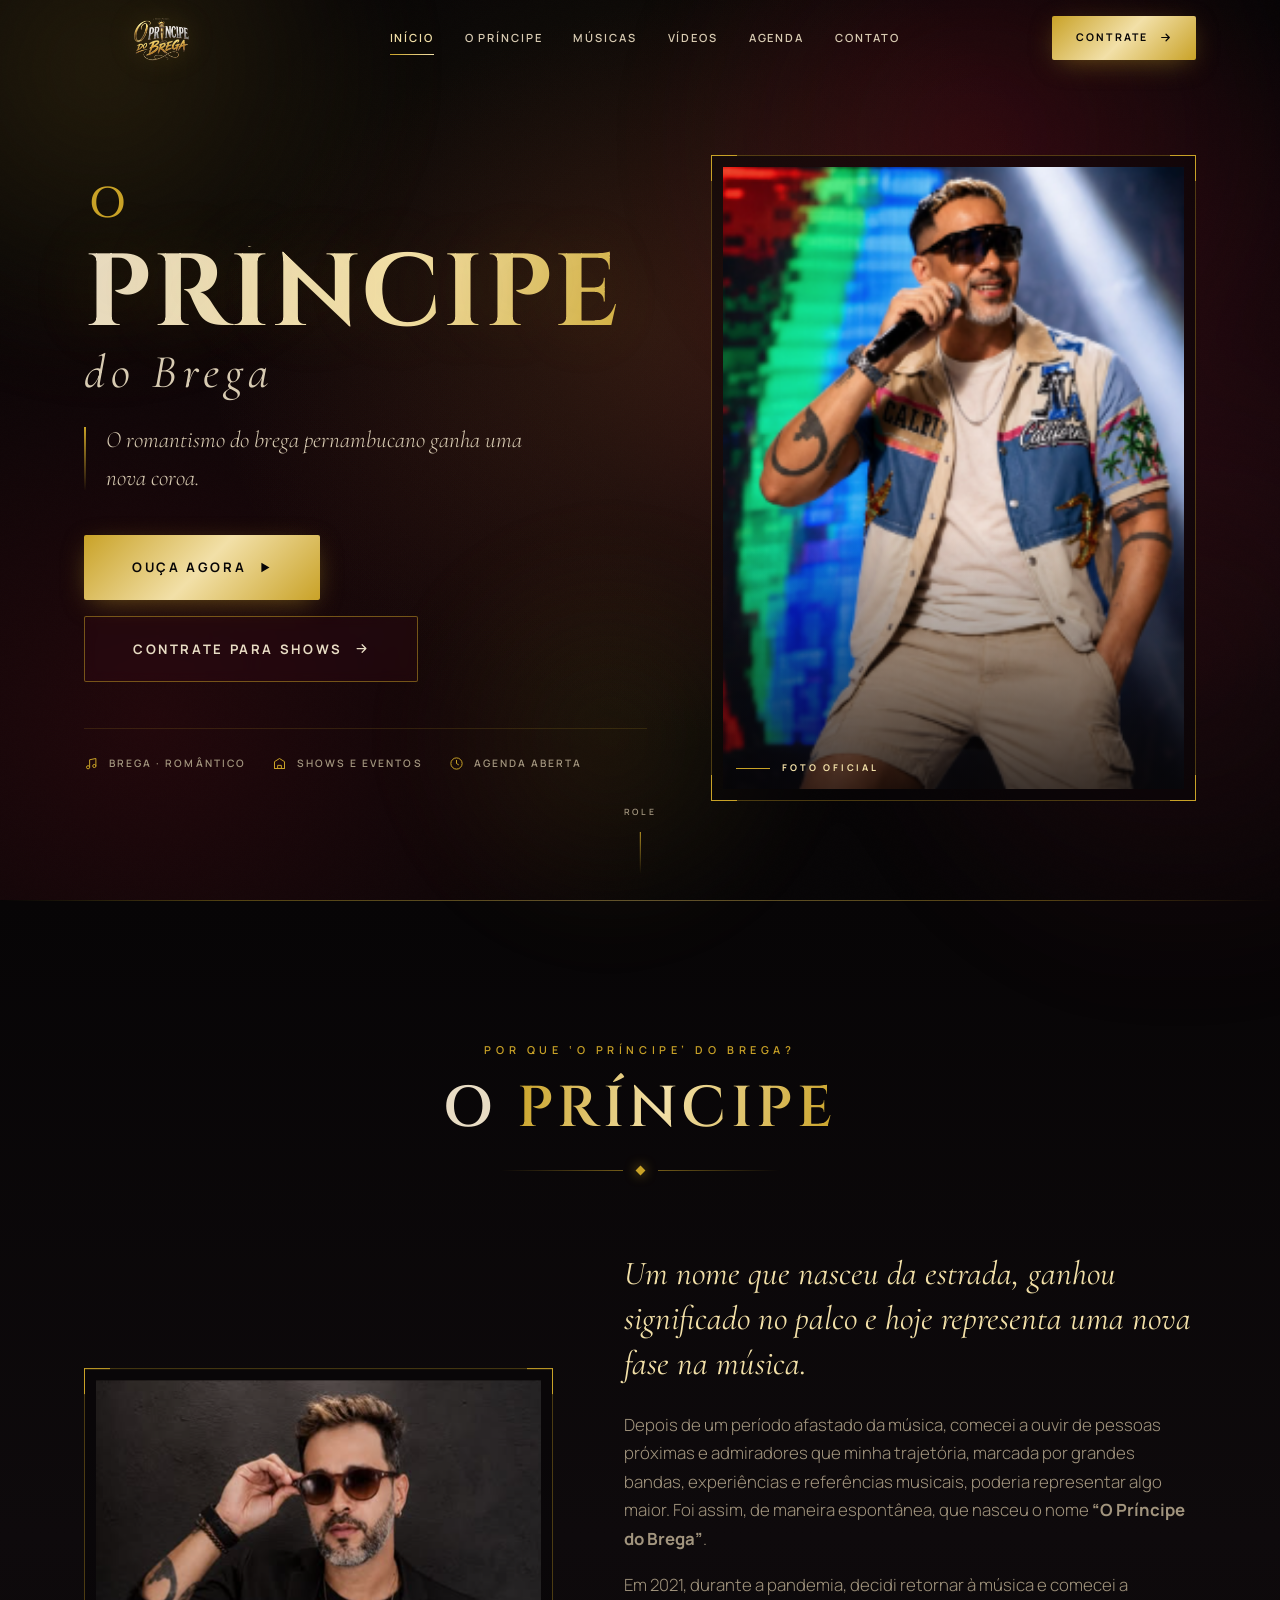
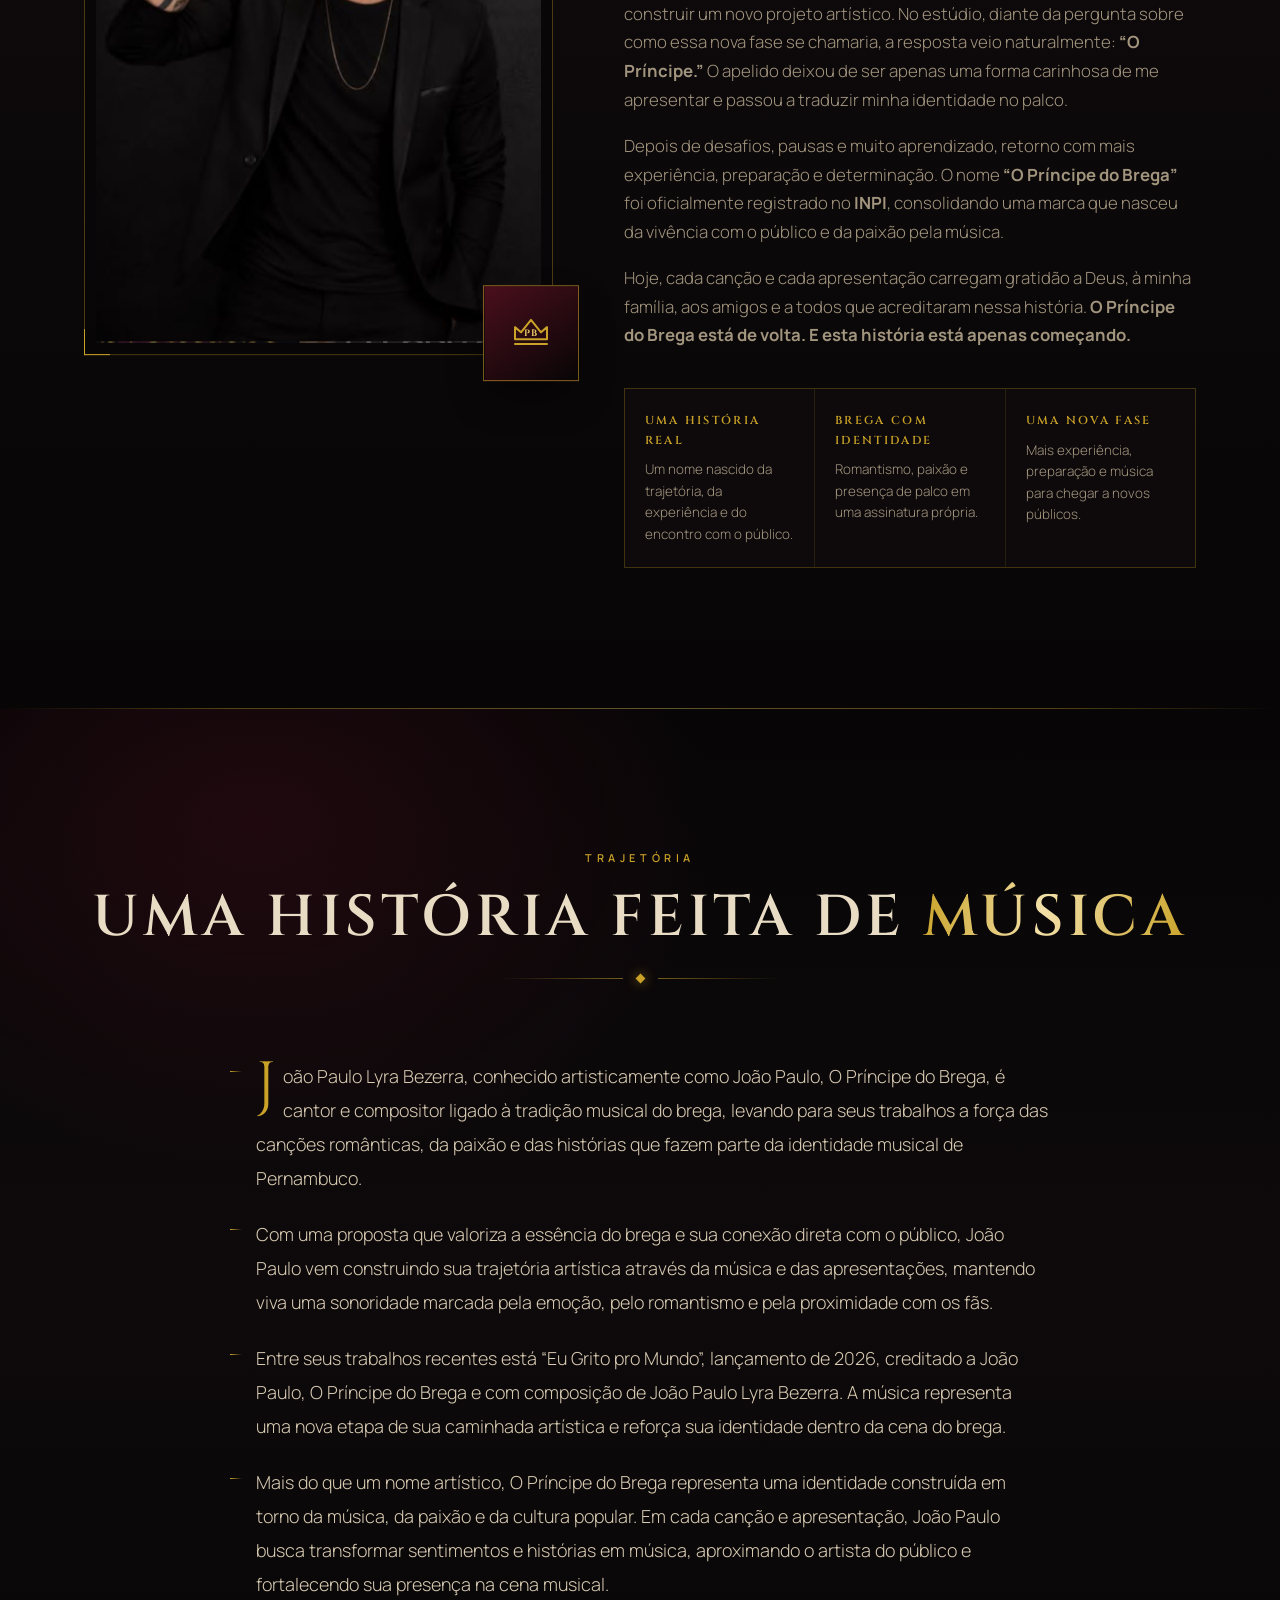
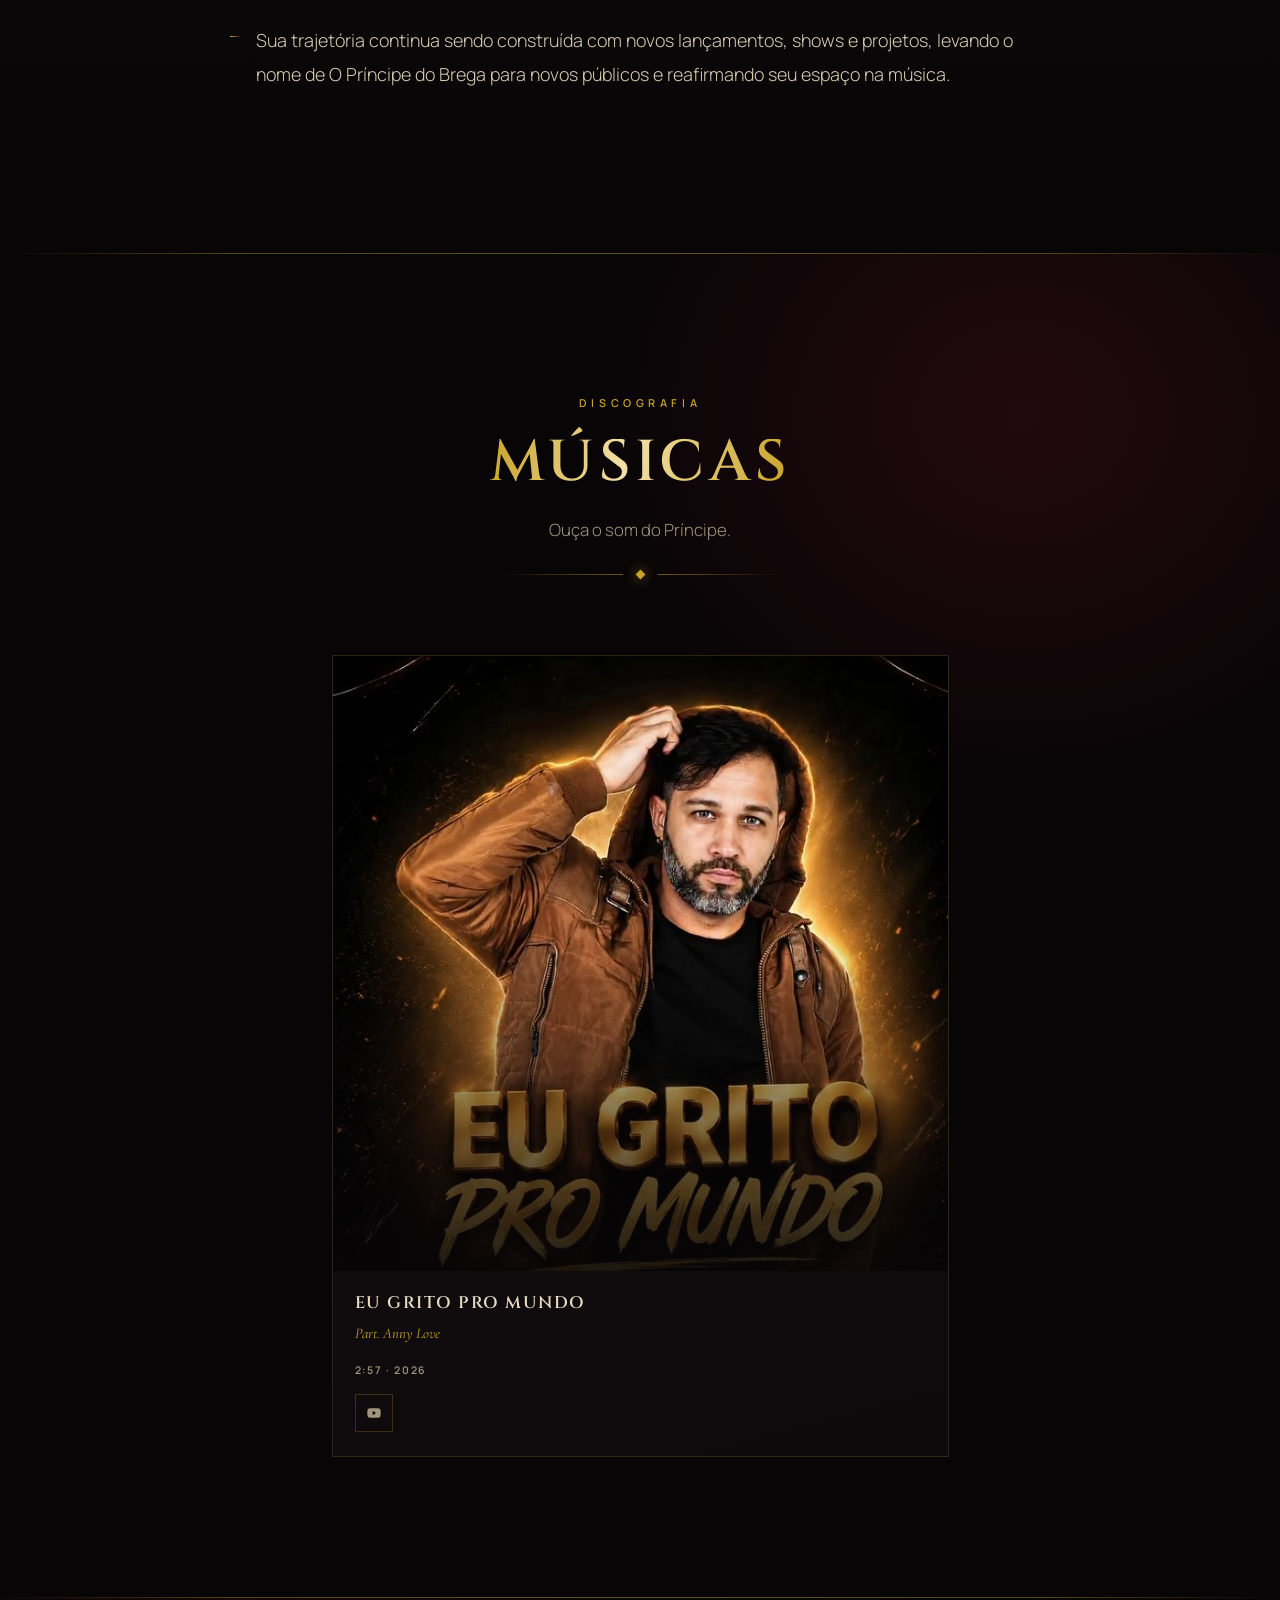
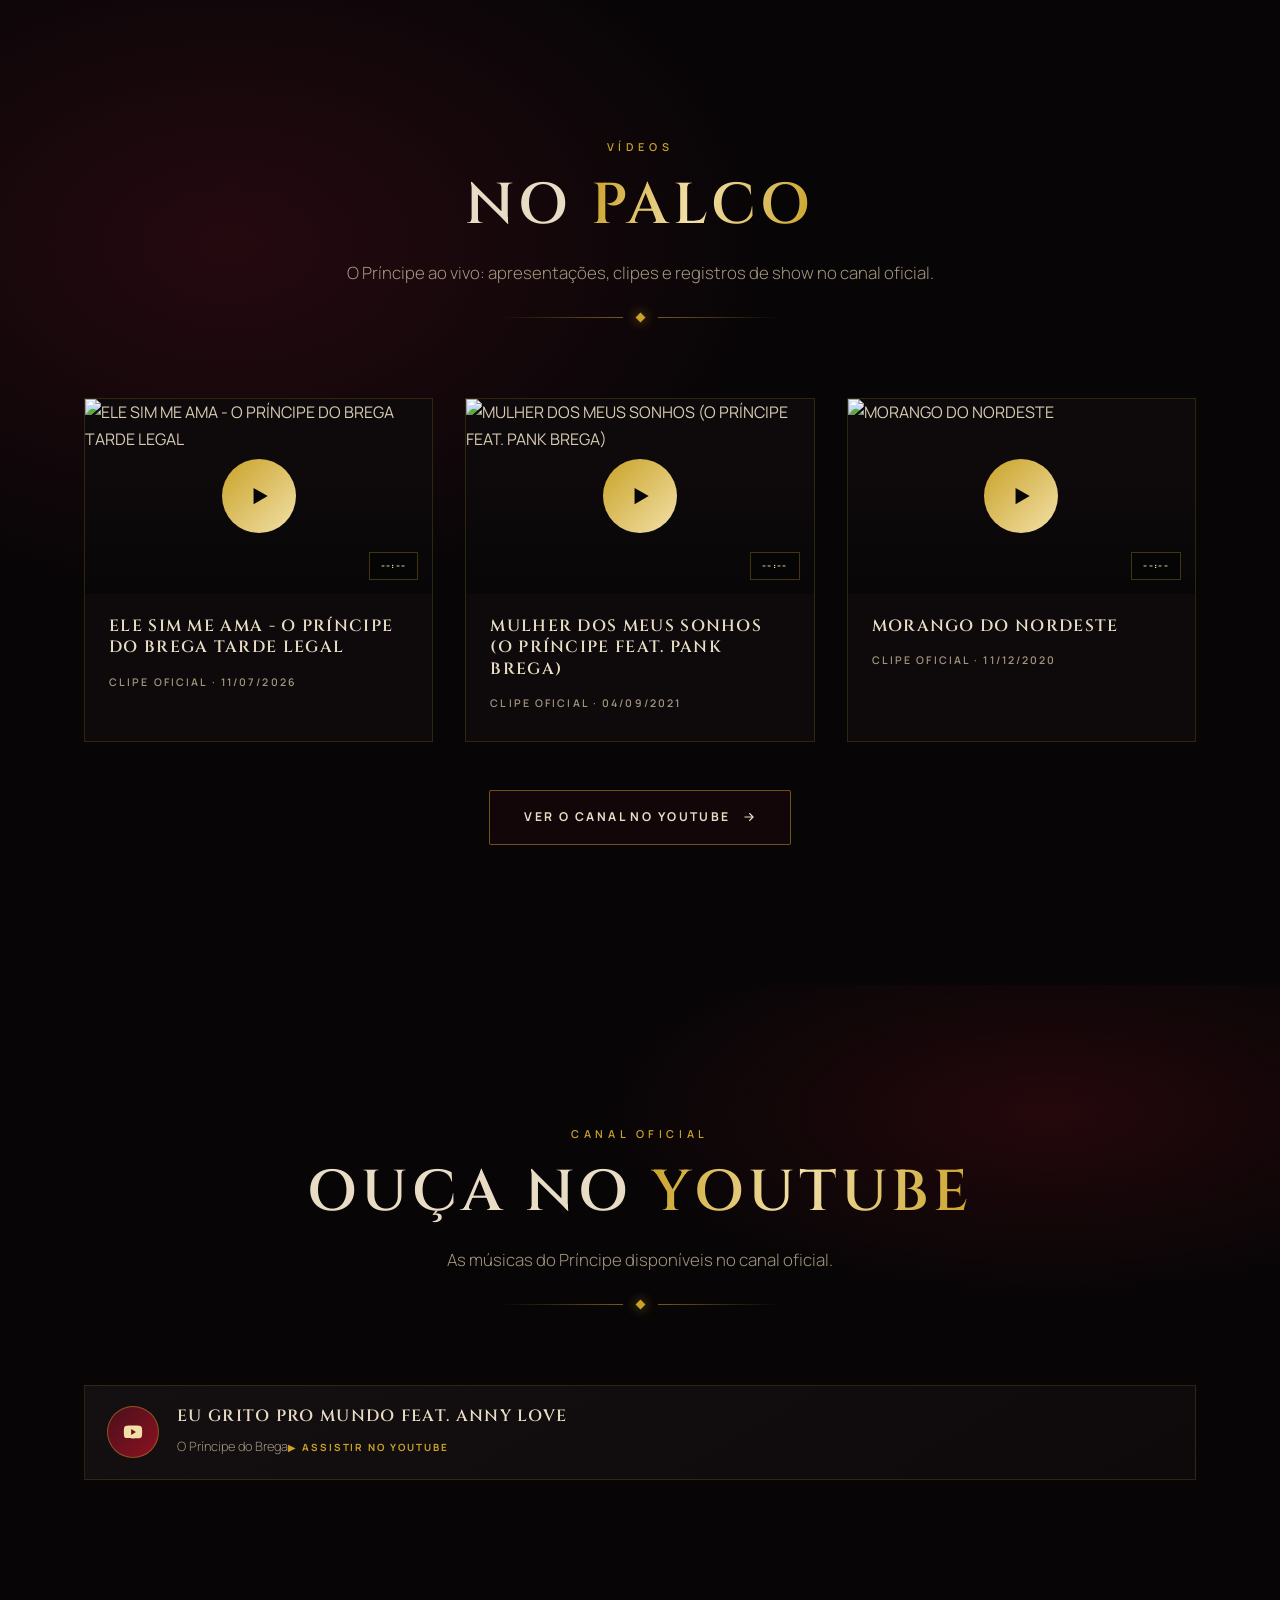
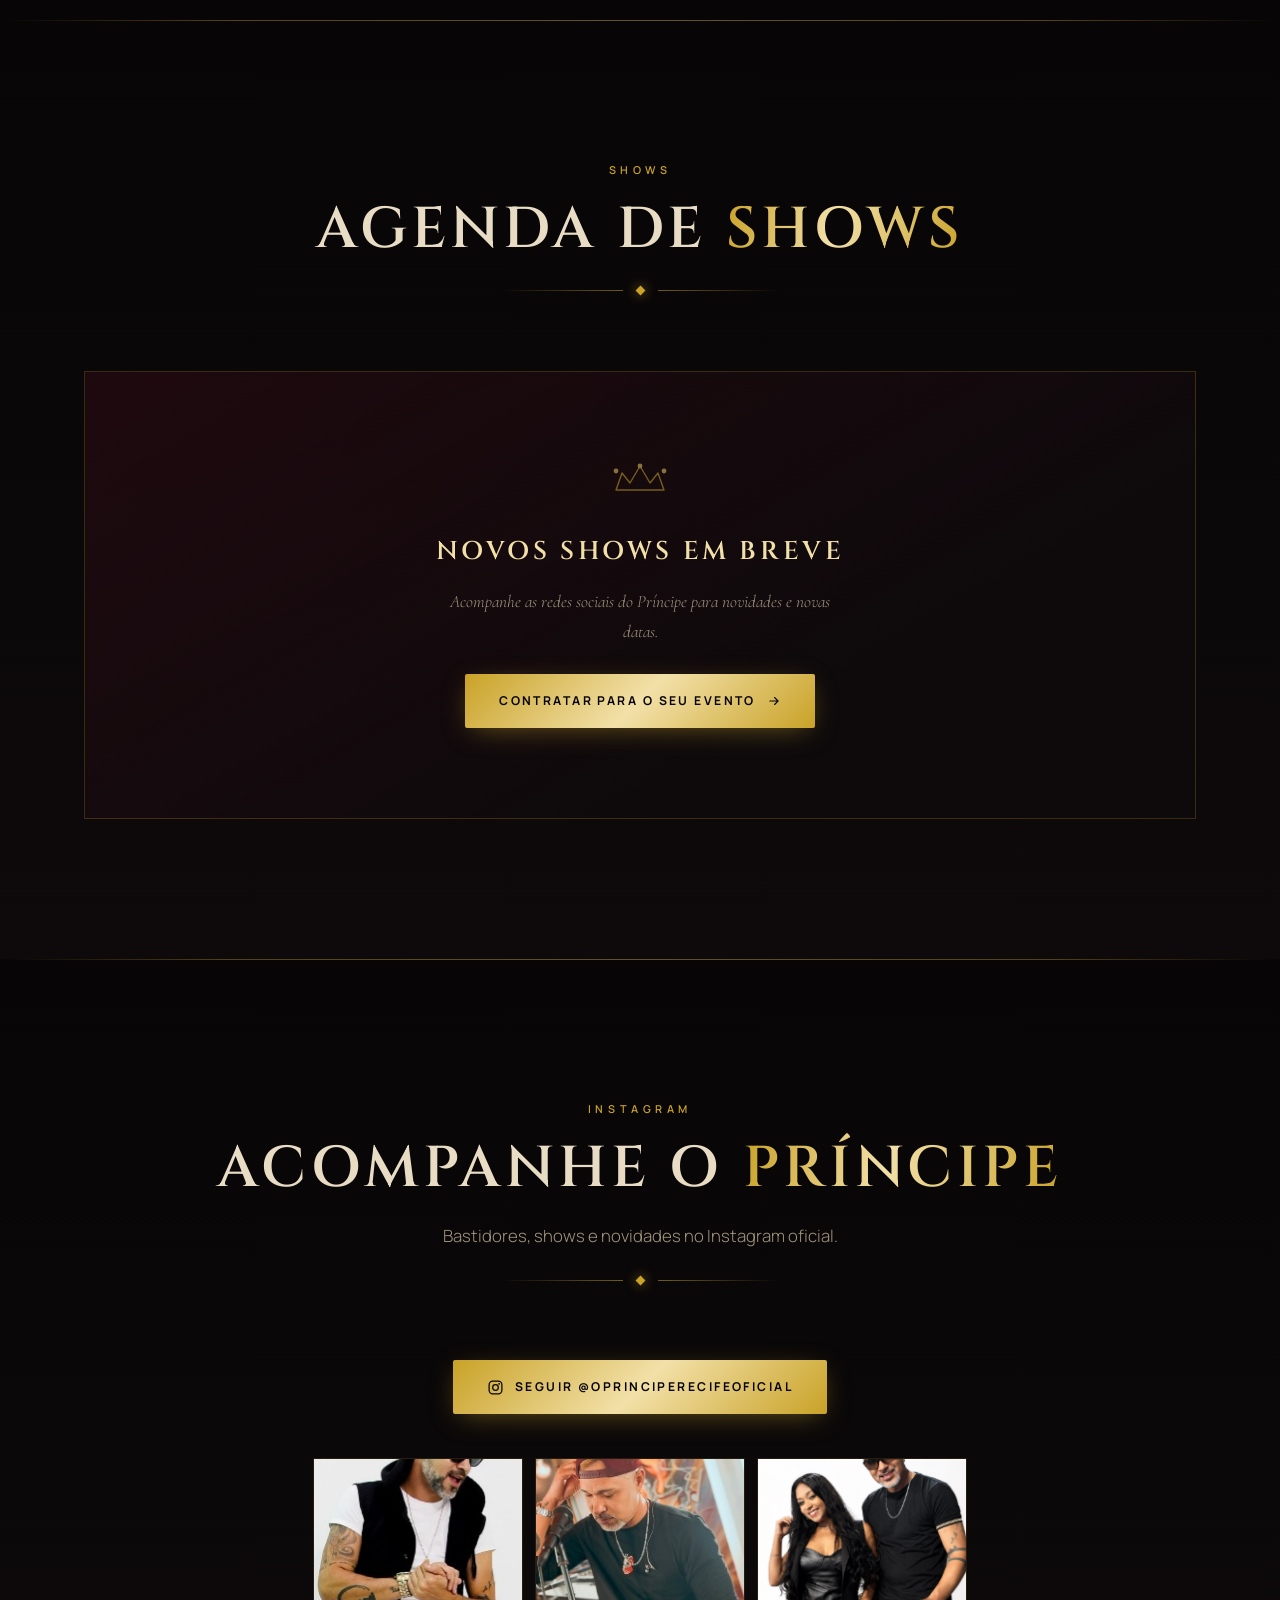
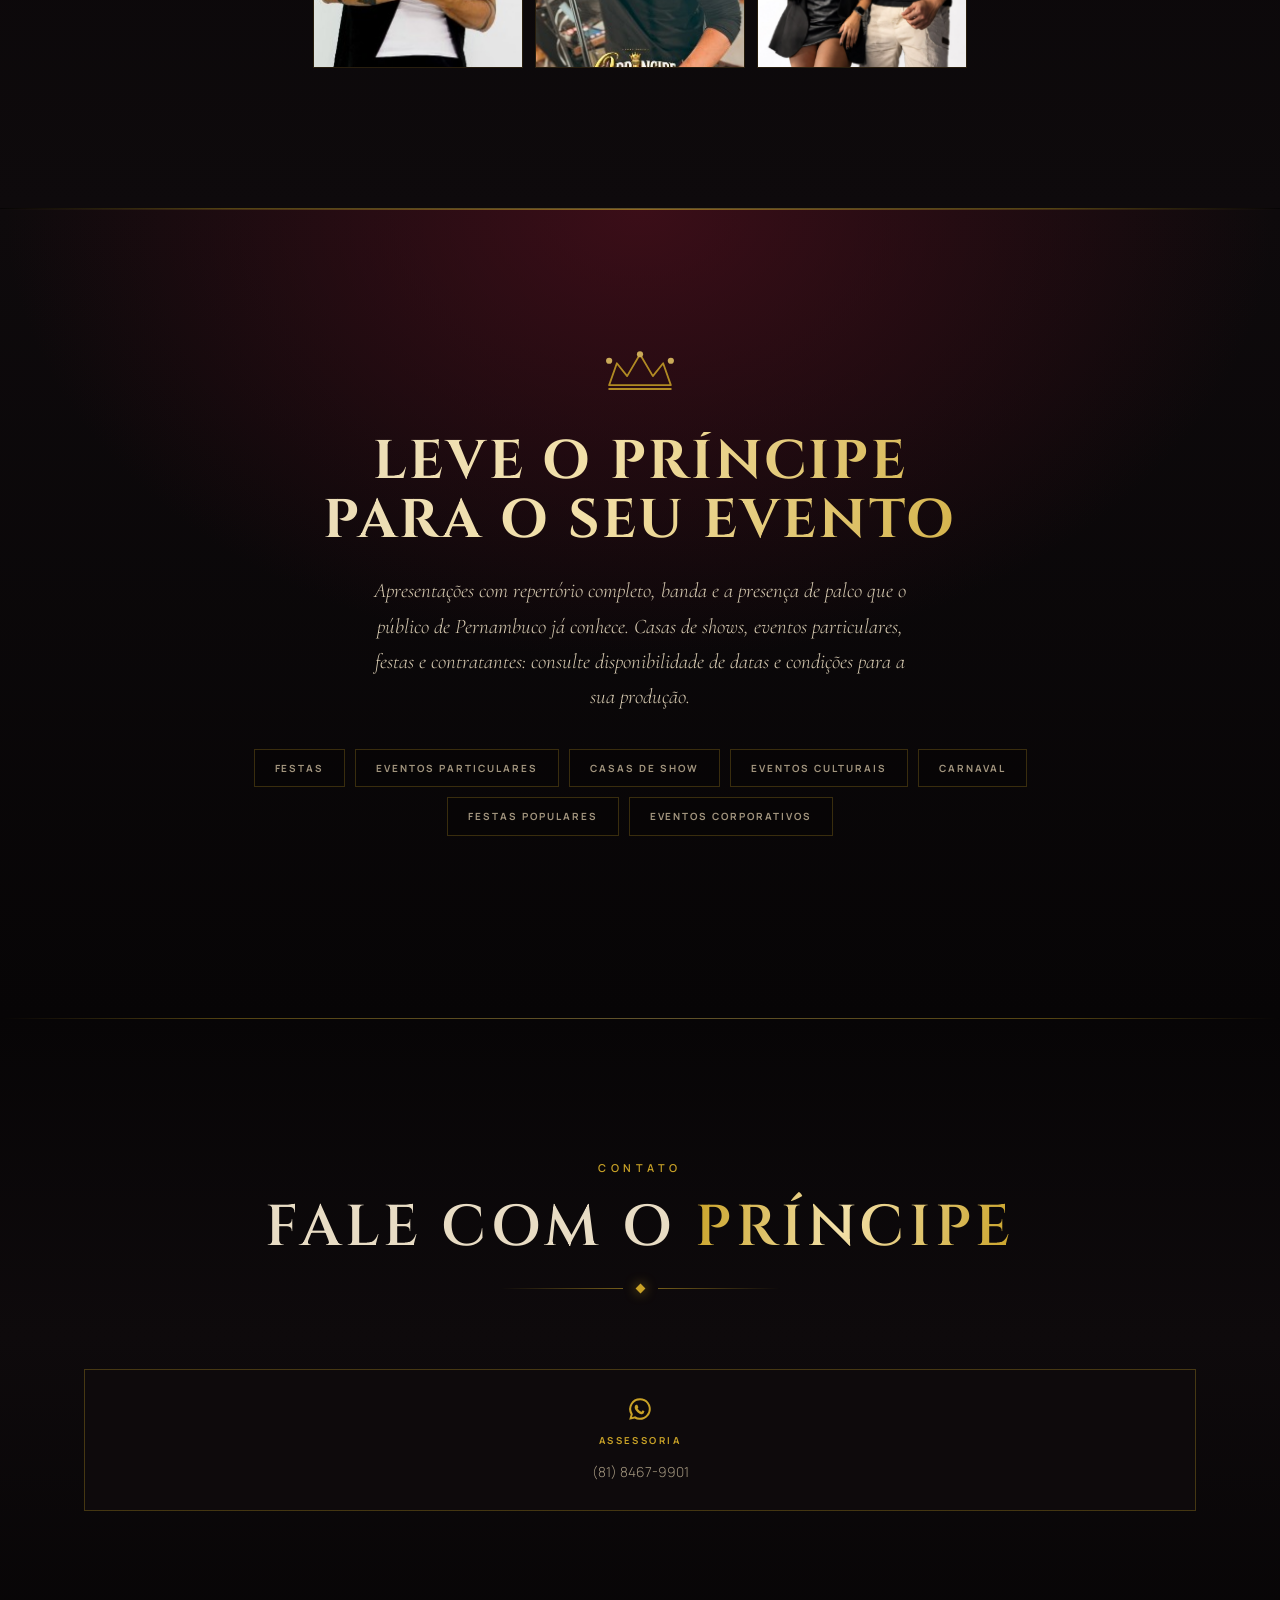
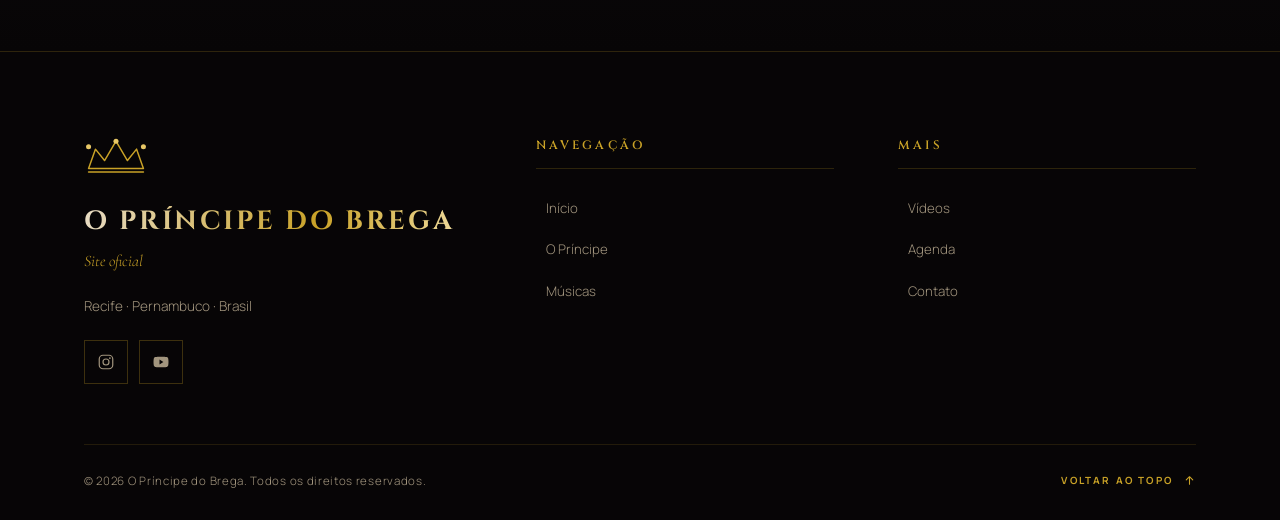
==== commit 4a49d5c6: "Add files via upload" ====
--- a/index.html
+++ b/index.html
@@ -185,7 +185,7 @@
  <div class="wrap">
 
     <div class="cab rev">
-      <span class="olho">Sobre o artista</span>
+      <span class="olho">Por que ‘O Príncipe’ do Brega?</span>
       <h2>O <em>Príncipe</em></h2>
       <div class="orn"><i></i><span></span><i></i></div>
     </div>
